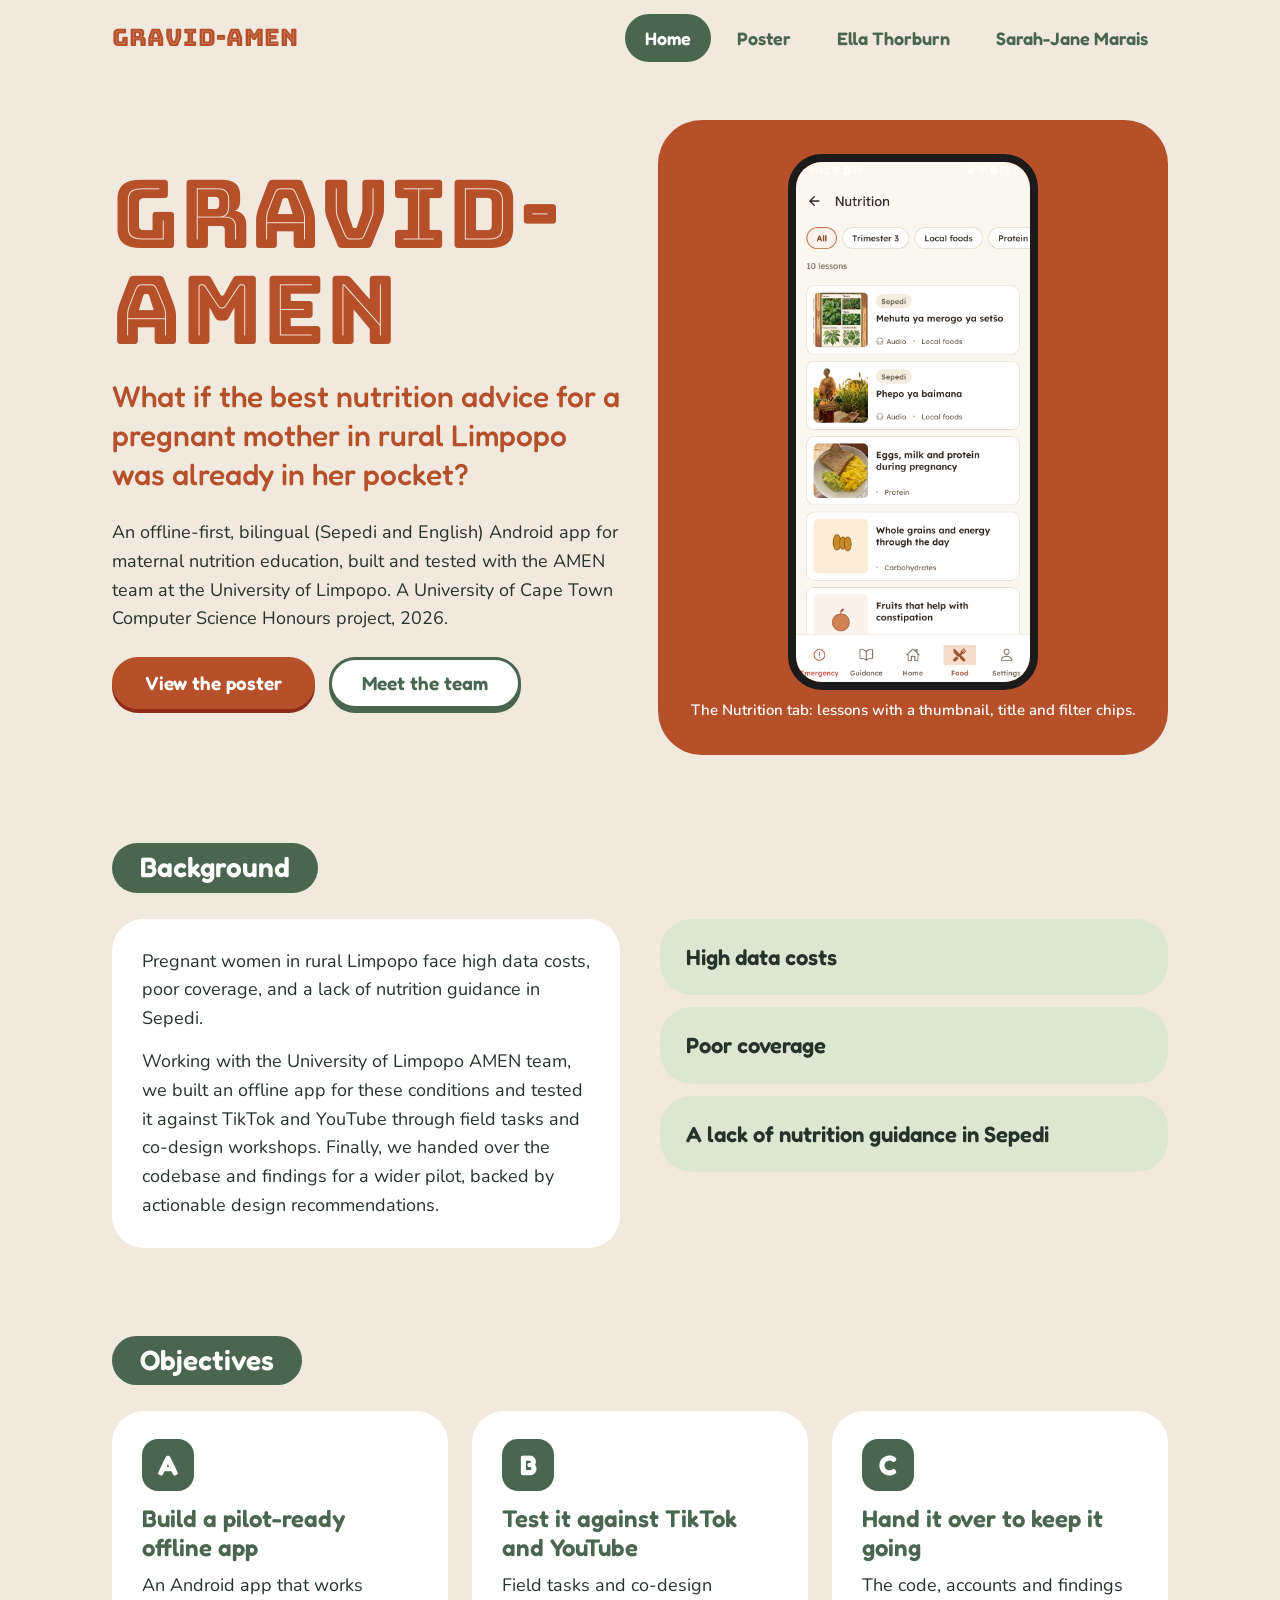
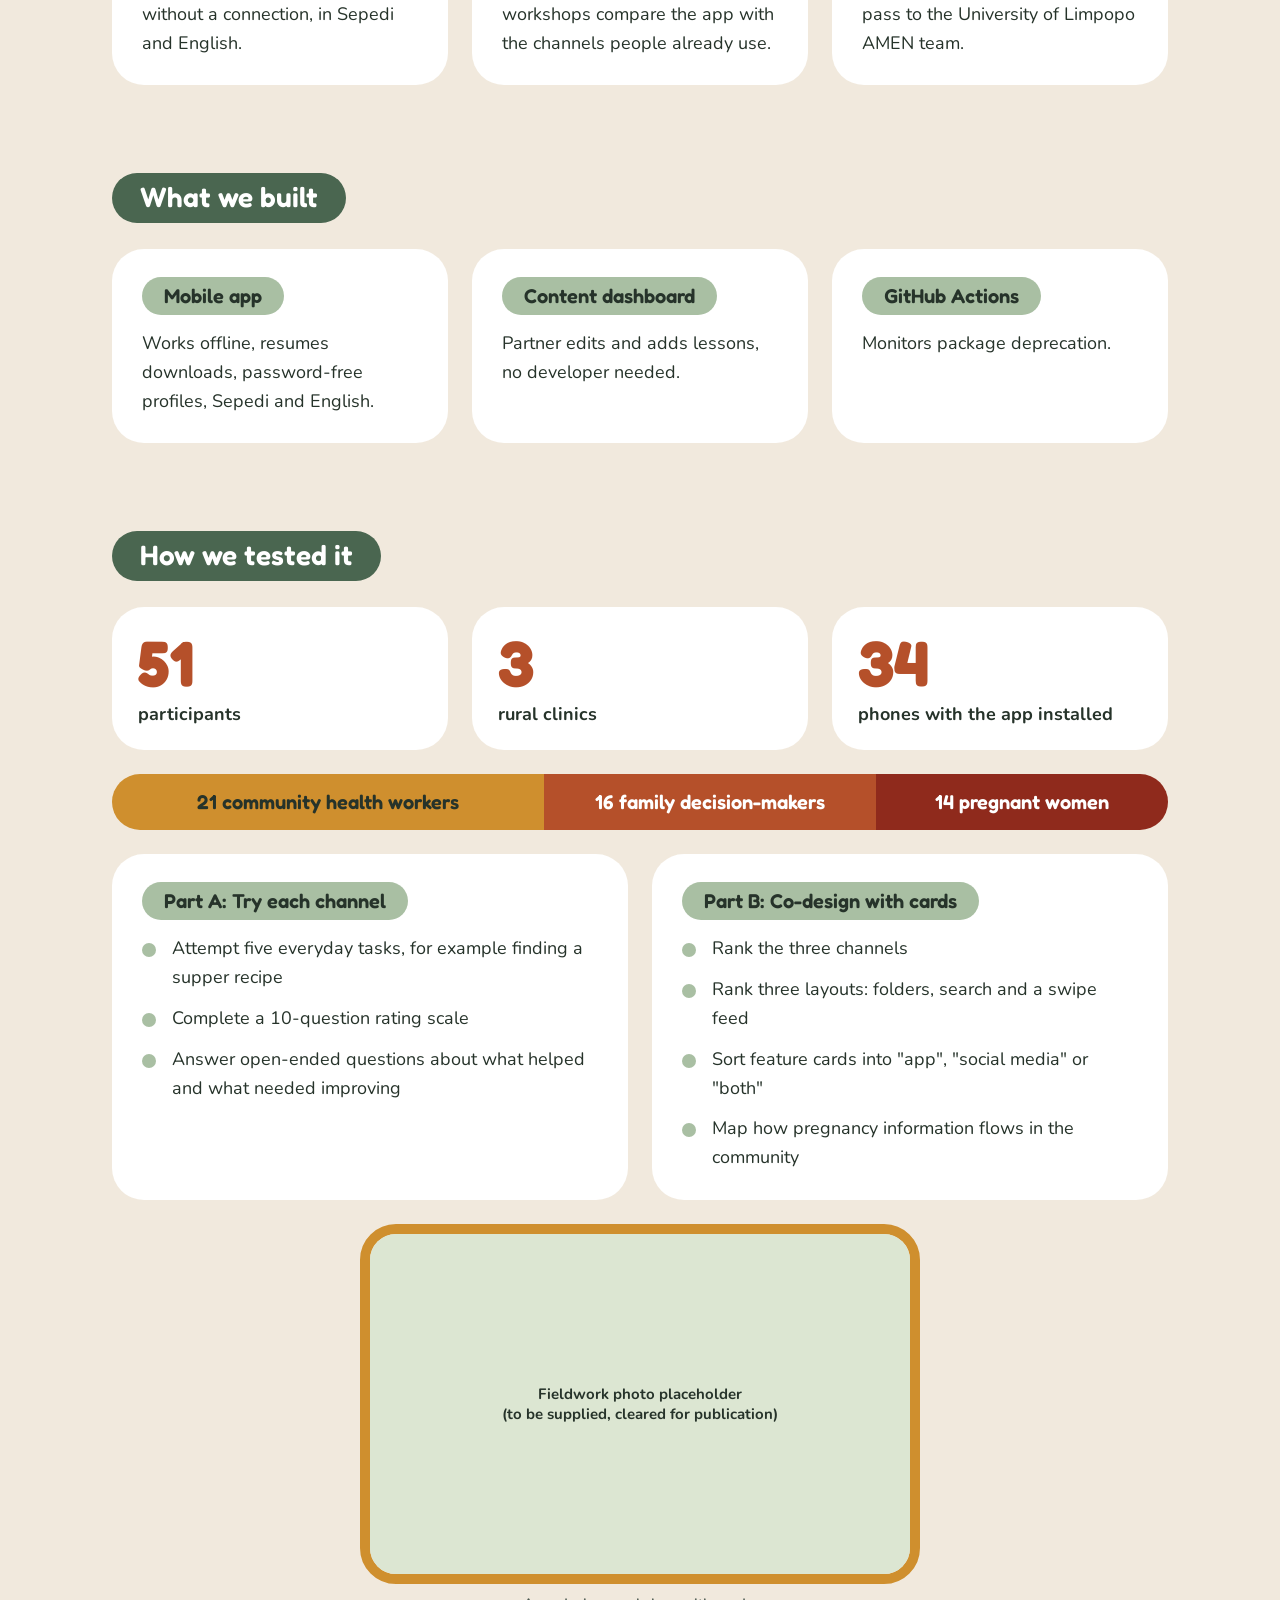
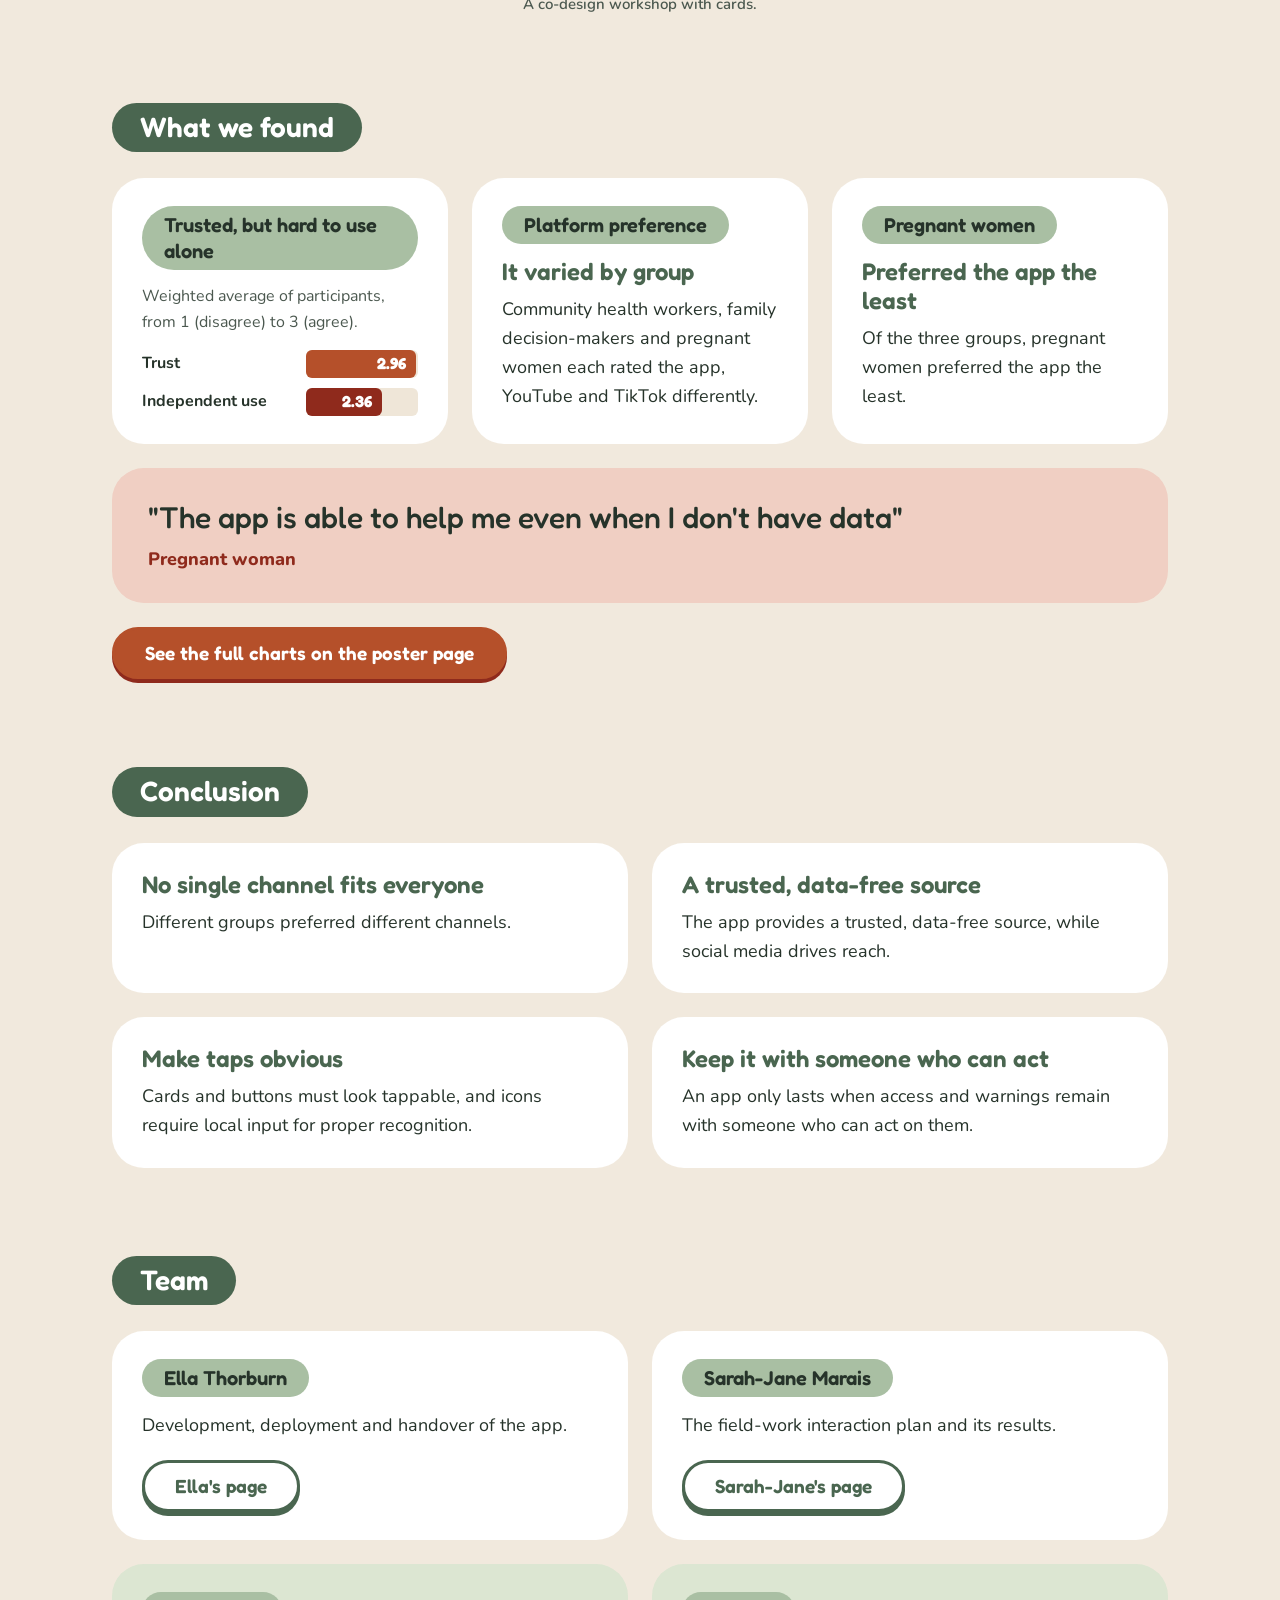
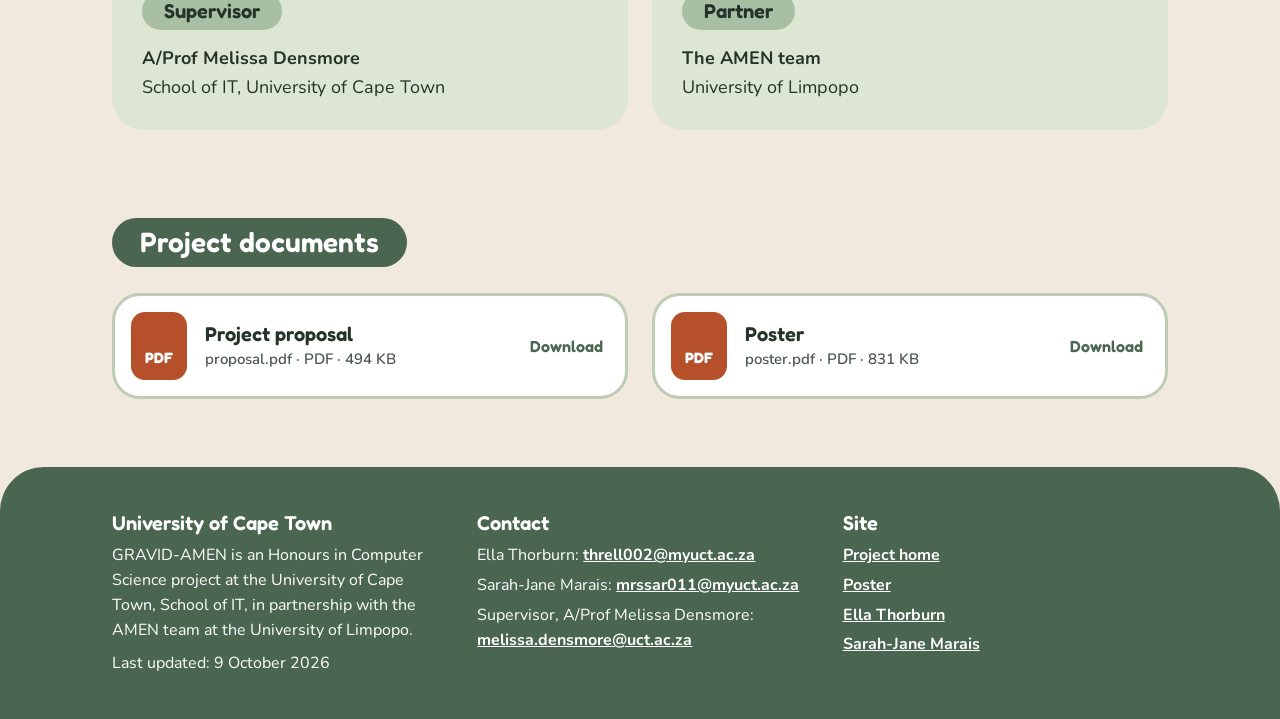
==== index.html @ afd16f8b "initializing" ====
<!DOCTYPE html>
<html lang="en">
<head>
<meta charset="utf-8">
<meta name="viewport" content="width=device-width, initial-scale=1">
<title>GRAVID-AMEN: offline maternal nutrition education for rural Limpopo</title>
<meta name="description" content="GRAVID-AMEN is an offline-first, bilingual (Sepedi and English) Android app for maternal nutrition education in rural Limpopo. A University of Cape Town Computer Science Honours project, 2026.">
<link rel="stylesheet" href="css/style.css">
</head>
<body>
<a class="skip" href="#main">Skip to content</a>

<header class="nav-wrap">
<nav class="nav" aria-label="Main">
<a class="brand" href="index.html">GRAVID-AMEN</a>
<ul class="nav-links">
<li><a class="cur" href="index.html" aria-current="page">Home</a></li>
<li><a href="poster.html">Poster</a></li>
<li><a href="ella/index.html">Ella Thorburn</a></li>
<li><a href="sarah/index.html">Sarah-Jane Marais</a></li>
</ul>
<details class="nav-menu">
<summary><span class="burger" aria-hidden="true"></span>Menu</summary>
<ul>
<li><a class="cur" href="index.html" aria-current="page">Home</a></li>
<li><a href="poster.html">Poster</a></li>
<li><a href="ella/index.html">Ella Thorburn</a></li>
<li><a href="sarah/index.html">Sarah-Jane Marais</a></li>
</ul>
</details>
</nav>
</header>

<main id="main">

<!-- 1. Hero -->
<section class="sec" aria-labelledby="hero-title">
<div class="wrap">
<div class="hero">
<div>
<h1 class="logo-big" id="hero-title"><span>GRAVID-</span><span>AMEN</span></h1>
<p class="question">What if the best nutrition advice for a pregnant mother in rural Limpopo was already in her pocket?</p>
<p>An offline-first, bilingual (Sepedi and English) Android app for maternal nutrition education, built and tested with the AMEN team at the University of Limpopo. A University of Cape Town Computer Science Honours project, 2026.</p>
<div class="row mt">
<a class="btn primary" href="poster.html">View the poster</a>
<a class="btn secondary" href="#team">Meet the team</a>
</div>
</div>
<div class="hero-art">
<figure class="fig">
<a class="phone lg shot" href="images/app-nutrition-list.jpg"><img src="images/app-nutrition-list.jpg" alt="The Nutrition screen in the GRAVID-AMEN app: filter chips for All, Trimester 3, Local foods and Protein above a list of ten lessons, each a row with a thumbnail and title, two of them in Sepedi with audio" width="720" height="1600"></a>
<figcaption class="cap on-dark">The Nutrition tab: lessons with a thumbnail, title and filter chips.</figcaption>
</figure>
</div>
</div>
</div>
</section>

<!-- 2. Background -->
<section class="sec" id="background" aria-labelledby="bg-h">
<div class="wrap">
<div class="sec-head"><h2 class="pill" id="bg-h">Background</h2></div>
<div class="split">
<div class="card">
<p>Pregnant women in rural Limpopo face high data costs, poor coverage, and a lack of nutrition guidance in Sepedi.</p>
<p>Working with the University of Limpopo AMEN team, we built an offline app for these conditions and tested it against TikTok and YouTube through field tasks and co-design workshops. Finally, we handed over the codebase and findings for a wider pilot, backed by actionable design recommendations.</p>
</div>
<ul class="stack-s">
<li class="stat soft tag">High data costs</li>
<li class="stat soft tag">Poor coverage</li>
<li class="stat soft tag">A lack of nutrition guidance in Sepedi</li>
</ul>
</div>
</div>
</section>

<!-- 3. Objectives -->
<section class="sec" id="objectives" aria-labelledby="obj-h">
<div class="wrap">
<div class="sec-head"><h2 class="pill" id="obj-h">Objectives</h2></div>
<div class="g3">
<div class="card"><div class="letter" aria-hidden="true">A</div><h3>Build a pilot-ready offline app</h3><p>An Android app that works without a connection, in Sepedi and English.</p></div>
<div class="card"><div class="letter" aria-hidden="true">B</div><h3>Test it against TikTok and YouTube</h3><p>Field tasks and co-design workshops compare the app with the channels people already use.</p></div>
<div class="card"><div class="letter" aria-hidden="true">C</div><h3>Hand it over to keep it going</h3><p>The code, accounts and findings pass to the University of Limpopo AMEN team.</p></div>
</div>
</div>
</section>

<!-- 4. What we built -->
<section class="sec" id="built" aria-labelledby="built-h">
<div class="wrap">
<div class="sec-head"><h2 class="pill" id="built-h">What we built</h2></div>
<div class="g3">
<div class="card"><h3 class="pill-sub">Mobile app</h3><p>Works offline, resumes downloads, password-free profiles, Sepedi and English.</p></div>
<div class="card"><h3 class="pill-sub">Content dashboard</h3><p>Partner edits and adds lessons, no developer needed.</p></div>
<div class="card"><h3 class="pill-sub">GitHub Actions</h3><p>Monitors package deprecation.</p></div>
</div>
</div>
</section>

<!-- 5. How we tested it -->
<section class="sec" id="tested" aria-labelledby="test-h">
<div class="wrap">
<div class="sec-head"><h2 class="pill" id="test-h">How we tested it</h2></div>
<div class="g3">
<div class="stat"><span class="num">51</span><span class="lbl">participants</span></div>
<div class="stat"><span class="num">3</span><span class="lbl">rural clinics</span></div>
<div class="stat"><span class="num">34</span><span class="lbl">phones with the app installed</span></div>
</div>
<div class="bar mt" role="group" aria-label="Participants by group">
<div class="c-gold f21">21 community health workers</div>
<div class="c-terra f16">16 family decision-makers</div>
<div class="c-brick f14">14 pregnant women</div>
</div>
<div class="g2 mt">
<div class="card"><h3 class="pill-sub">Part A: Try each channel</h3>
<ul class="dots">
<li>Attempt five everyday tasks, for example finding a supper recipe</li>
<li>Complete a 10-question rating scale</li>
<li>Answer open-ended questions about what helped and what needed improving</li>
</ul></div>
<div class="card"><h3 class="pill-sub">Part B: Co-design with cards</h3>
<ul class="dots">
<li>Rank the three channels</li>
<li>Rank three layouts: folders, search and a swipe feed</li>
<li>Sort feature cards into "app", "social media" or "both"</li>
<li>Map how pregnancy information flows in the community</li>
</ul></div>
</div>
<figure class="fig fig-narrow mt">
<!-- Photo to be supplied: replace the inner div with
     <img src="images/fieldwork.jpg" alt="..." width="..." height="..."> -->
<div class="photo"><div class="ph" role="img" aria-label="Fieldwork photo: participants working with printed cards and paper layouts on a table during a co-design workshop">Fieldwork photo placeholder<br>(to be supplied, cleared for publication)</div></div>
<figcaption class="cap">A co-design workshop with cards.</figcaption>
</figure>
</div>
</section>

<!-- 6. Headline results -->
<section class="sec" id="results" aria-labelledby="res-h">
<div class="wrap">
<div class="sec-head"><h2 class="pill" id="res-h">What we found</h2></div>
<div class="g3">
<div class="card">
<h3 class="pill-sub">Trusted, but hard to use alone</h3>
<p class="small muted">Weighted average of participants, from 1 (disagree) to 3 (agree).</p>
<div class="hbar" role="group" aria-label="Average ratings for the app">
<span>Trust</span><div class="trk"><div class="fill w98">2.96</div></div>
<span>Independent use</span><div class="trk"><div class="fill brick w68">2.36</div></div>
</div>
</div>
<div class="card">
<p class="pill-sub">Platform preference</p>
<h3>It varied by group</h3>
<p>Community health workers, family decision-makers and pregnant women each rated the app, YouTube and TikTok differently.</p>
</div>
<div class="card">
<p class="pill-sub">Pregnant women</p>
<h3>Preferred the app the least</h3>
<p>Of the three groups, pregnant women preferred the app the least.</p>
</div>
</div>
<blockquote class="quote">
<p>"The app is able to help me even when I don't have data"</p>
<footer>Pregnant woman</footer>
</blockquote>
<div class="row mt">
<a class="btn primary" href="poster.html">See the full charts on the poster page</a>
</div>
</div>
</section>

<!-- 7. Conclusion -->
<section class="sec" id="conclusion" aria-labelledby="con-h">
<div class="wrap">
<div class="sec-head"><h2 class="pill" id="con-h">Conclusion</h2></div>
<div class="g2">
<div class="card"><h3>No single channel fits everyone</h3><p>Different groups preferred different channels.</p></div>
<div class="card"><h3>A trusted, data-free source</h3><p>The app provides a trusted, data-free source, while social media drives reach.</p></div>
<div class="card"><h3>Make taps obvious</h3><p>Cards and buttons must look tappable, and icons require local input for proper recognition.</p></div>
<div class="card"><h3>Keep it with someone who can act</h3><p>An app only lasts when access and warnings remain with someone who can act on them.</p></div>
</div>
</div>
</section>

<!-- 8. Team -->
<section class="sec" id="team" aria-labelledby="team-h">
<div class="wrap">
<div class="sec-head"><h2 class="pill" id="team-h">Team</h2></div>
<div class="g2">
<div class="card">
<h3 class="pill-sub">Ella Thorburn</h3>
<p>Development, deployment and handover of the app.</p>
<a class="btn secondary" href="ella/index.html">Ella's page</a>
</div>
<div class="card">
<h3 class="pill-sub">Sarah-Jane Marais</h3>
<p>The field-work interaction plan and its results.</p>
<a class="btn secondary" href="sarah/index.html">Sarah-Jane's page</a>
</div>
<div class="card soft">
<h3 class="pill-sub">Supervisor</h3>
<p><strong>A/Prof Melissa Densmore</strong><br>School of IT, University of Cape Town</p>
</div>
<div class="card soft">
<h3 class="pill-sub">Partner</h3>
<p><strong>The AMEN team</strong><br>University of Limpopo</p>
</div>
</div>
</div>
</section>

<!-- 9. Project documents -->
<section class="sec" id="docs" aria-labelledby="docs-h">
<div class="wrap">
<div class="sec-head"><h2 class="pill" id="docs-h">Project documents</h2></div>
<div class="g2">
<a class="dl" href="docs/proposal.pdf"><span class="dl-ico" aria-hidden="true">PDF</span><span class="dl-txt"><span class="dl-name">Project proposal</span><span class="dl-meta">proposal.pdf · PDF · 494 KB</span></span><span class="dl-go">Download</span></a>
<a class="dl" href="docs/poster.pdf"><span class="dl-ico" aria-hidden="true">PDF</span><span class="dl-txt"><span class="dl-name">Poster</span><span class="dl-meta">poster.pdf · PDF · 831 KB</span></span><span class="dl-go">Download</span></a>
</div>
</div>
</section>

</main>

<footer class="foot">
<div class="in">
<div>
<h2>University of Cape Town</h2>
<p>GRAVID-AMEN is an Honours in Computer Science project at the University of Cape Town, School of IT, in partnership with the AMEN team at the University of Limpopo.</p>
<p>Last updated: <time datetime="2026-10-09">9 October 2026</time></p>
</div>
<div>
<h2>Contact</h2>
<ul>
<li>Ella Thorburn: <a href="mailto:threll002@myuct.ac.za">threll002@myuct.ac.za</a></li>
<li>Sarah-Jane Marais: <a href="mailto:mrssar011@myuct.ac.za">mrssar011@myuct.ac.za</a></li>
<li>Supervisor, A/Prof Melissa Densmore: <a href="mailto:melissa.densmore@uct.ac.za">melissa.densmore@uct.ac.za</a></li>
</ul>
</div>
<div>
<h2>Site</h2>
<ul>
<li><a href="index.html">Project home</a></li>
<li><a href="poster.html">Poster</a></li>
<li><a href="ella/index.html">Ella Thorburn</a></li>
<li><a href="sarah/index.html">Sarah-Jane Marais</a></li>
</ul>
</div>
</div>
</footer>
</body>
</html>
---- css/style.css ----
/* GRAVID-AMEN shared stylesheet.
   The palette and fonts are set once, in :root. */

/* Fonts: self-hosted, SIL Open Font License (see fonts/OFL-*.txt) */
@font-face {
  font-family: "Fredoka";
  src: url("../fonts/fredoka-latin-wght.woff2") format("woff2");
  font-weight: 300 700;
  font-style: normal;
  font-display: swap;
}
@font-face {
  font-family: "Nunito";
  src: url("../fonts/nunito-latin-wght.woff2") format("woff2");
  font-weight: 200 1000;
  font-style: normal;
  font-display: swap;
}
@font-face {
  font-family: "Bungee Inline";
  src: url("../fonts/bungee-inline-latin-400.woff2") format("woff2");
  font-weight: 400;
  font-style: normal;
  font-display: swap;
}

:root {
  --cream: #F1E9DD;
  --card: #FFFFFF;
  --ink: #26332A;
  --muted: #4B584F;
  --sage: #4A6650;
  --sage-mid: #A9BFA3;
  --sage-soft: #DCE6D2;
  --sage-line: #BCCDB3;
  --terra: #B5502A;
  --brick: #8F2A1C;
  --gold: #CF8F2E;
  --blush: #F0CFC3;
  --blush-line: #E6B8A8;
  --track: #EFE6D8;
  --frame: #1B1B1B;
  --font-head: "Fredoka", system-ui, sans-serif;
  --font-body: "Nunito", system-ui, sans-serif;
  --font-logo: "Bungee Inline", "Fredoka", system-ui, sans-serif;
}

*, *::before, *::after { box-sizing: border-box; }

html { scroll-behavior: smooth; }
body {
  margin: 0;
  background: var(--cream);
  color: var(--ink);
  font-family: var(--font-body);
  font-size: 18px;
  line-height: 1.6;
}
h1, h2, h3, h4 { font-family: var(--font-head); font-weight: 600; line-height: 1.2; margin: 0; }
p { margin: 0 0 14px; }
p:last-child { margin-bottom: 0; }
ul, ol { margin: 0; padding: 0; list-style: none; }
img { max-width: 100%; }
a:focus-visible, summary:focus-visible { outline: 4px solid var(--brick); outline-offset: 3px; }

.skip { position: absolute; left: -9999px; top: 8px; background: var(--card); color: var(--brick); font-weight: 800; padding: 10px 18px; border-radius: 999px; z-index: 10; }
.skip:focus { left: 8px; }
.vh { position: absolute; left: -9999px; }

.wrap { max-width: 1120px; margin: 0 auto; padding: 0 32px; }
.sec { padding: 44px 0; }
.sec-head { margin-bottom: 26px; }
.stack { display: grid; gap: 24px; }
.stack-s { display: grid; gap: 12px; }
.row { display: flex; flex-wrap: wrap; gap: 14px; align-items: center; }
.row.links { gap: 12px 24px; }
.mt { margin-top: 24px; }
.muted { color: var(--muted); }
.lnk { color: var(--brick); font-weight: 700; }
.small { font-size: 16px; }
.measure { max-width: 820px; }
.narrow { max-width: 560px; }
.fig.fig-narrow { max-width: 560px; margin-left: auto; margin-right: auto; }

/* Pills */
.pill { display: inline-block; margin: 0; background: var(--sage); color: #fff; font-family: var(--font-head); font-weight: 600; font-size: 28px; padding: 8px 28px; border-radius: 999px; }
.pill-sub { display: inline-block; margin: 0; background: var(--sage-mid); color: var(--ink); font-family: var(--font-head); font-weight: 600; font-size: 20px; line-height: 1.3; padding: 6px 22px; border-radius: 999px; }
.pill-sub.brick { background: var(--brick); color: #fff; }

/* Cards and bands */
.card { background: var(--card); border-radius: 32px; padding: 28px 30px; }
.card.soft { background: var(--sage-soft); }
.card.warm { background: var(--blush); }
.card.ph-card { background: transparent; border: 3px dashed var(--sage-line); }
.card.centre { align-self: center; }
.card > .pill-sub { margin-bottom: 14px; }
.card h3 { font-size: 24px; color: var(--sage); margin-bottom: 8px; }
.card h3.pill-sub { font-size: 20px; color: var(--ink); margin-bottom: 14px; }
.card h3.pill-sub.brick { color: #fff; margin-bottom: 18px; }
.card h4 { font-size: 22px; color: var(--brick); margin-bottom: 8px; }
.card .btn { margin-top: 6px; }
.note-top { border-top: 3px solid var(--blush-line); padding-top: 14px; }
.band { background: var(--terra); color: #fff; border-radius: 32px; padding: 30px 34px; }
.band h3 { color: #fff; font-size: 26px; margin-bottom: 10px; }

.g2, .g3, .g4 { display: grid; gap: 24px; }
.g2 { grid-template-columns: repeat(auto-fit, minmax(min(340px, 100%), 1fr)); }
.g3 { grid-template-columns: repeat(auto-fit, minmax(min(280px, 100%), 1fr)); }
.g4 { grid-template-columns: repeat(auto-fit, minmax(min(200px, 100%), 1fr)); }
.split { display: grid; gap: 40px; align-items: start; grid-template-columns: repeat(auto-fit, minmax(min(420px, 100%), 1fr)); }
.split.stretch { align-items: stretch; }
.g2 > .wide { grid-column: 1 / -1; order: 1; }

/* Lettered and numbered markers */
.letter { width: 52px; height: 52px; border-radius: 16px; background: var(--sage); color: #fff; font-family: var(--font-head); font-weight: 700; font-size: 28px; display: grid; place-items: center; margin-bottom: 14px; }
.letter.round { border-radius: 50%; background: var(--terra); }

/* Statistics */
.num { display: block; font-family: var(--font-head); font-weight: 700; font-size: 64px; line-height: 1; color: var(--terra); }
.stat { background: var(--card); border-radius: 32px; padding: 24px 26px; }
.stat .lbl { display: block; margin-top: 8px; font-weight: 700; line-height: 1.3; }
.stat.soft { background: var(--sage-soft); }
.stat.tag { font-family: var(--font-head); font-weight: 600; font-size: 22px; line-height: 1.3; }

/* Segmented bars: every segment carries its number as text */
.bar { display: flex; border-radius: 999px; overflow: hidden; min-height: 56px; font-family: var(--font-head); font-weight: 600; font-size: 20px; }
.bar > div { display: flex; align-items: center; justify-content: center; text-align: center; padding: 8px 6px; min-width: 0; line-height: 1.2; }
.card .bar { margin-top: 2px; }
.f21 { flex: 21 1 0; }
.f16 { flex: 16 1 0; }
.f14 { flex: 14 1 0; }
.f24 { flex: 24 1 0; }
.f7 { flex: 7 1 0; }
.f3 { flex: 3 1 0; }
.c-gold { background: var(--gold); color: var(--ink); }
.c-terra { background: var(--terra); color: #fff; }
.c-brick { background: var(--brick); color: #fff; }
.c-sage { background: var(--sage); color: #fff; }
.legend { display: flex; flex-wrap: wrap; gap: 8px 28px; margin-top: 12px; font-weight: 700; font-size: 16px; }
.legend li { display: inline-flex; align-items: center; gap: 8px; }
.sw { width: 16px; height: 16px; border-radius: 5px; display: inline-block; flex: none; }

/* Horizontal bar chart: the value is printed inside each bar */
.hbar { display: grid; grid-template-columns: minmax(96px, 150px) 1fr; gap: 10px 14px; align-items: center; font-weight: 700; font-size: 16px; }
.hbar .trk { background: var(--track); border-radius: 6px; height: 28px; }
.hbar .fill { height: 100%; border-radius: 6px; background: var(--terra); color: #fff; display: flex; align-items: center; justify-content: flex-end; padding: 0 10px; font-family: var(--font-head); }
.hbar .fill.brick { background: var(--brick); }
.w98 { width: 98%; }
.w68 { width: 68%; }

/* Buttons */
.btn { display: inline-flex; align-items: center; justify-content: center; min-height: 52px; padding: 6px 30px; border-radius: 999px; font-family: var(--font-head); font-weight: 600; font-size: 19px; line-height: 1.2; text-decoration: none; text-align: center; }
.btn.primary { background: var(--terra); color: #fff; border: 3px solid var(--terra); box-shadow: 0 4px 0 var(--brick); }
.btn.secondary { background: var(--card); color: var(--sage); border: 3px solid var(--sage); box-shadow: 0 4px 0 var(--sage); }
.btn:hover { filter: brightness(0.93); }

/* Download card: file name, format, size */
.dl { display: flex; align-items: center; gap: 18px; background: var(--card); border: 3px solid var(--sage-line); border-radius: 28px; padding: 16px 22px 16px 16px; text-decoration: none; color: var(--ink); }
a.dl:hover { border-color: var(--sage); }
.dl-ico { flex: none; width: 56px; height: 68px; border-radius: 14px; background: var(--terra); color: #fff; font-family: var(--font-head); font-weight: 700; font-size: 15px; display: grid; place-items: end center; padding-bottom: 10px; }
.dl-ico.zip { background: var(--sage); }
.dl-ico.ext { background: var(--gold); color: var(--ink); }
.dl-txt { min-width: 0; }
.dl-name { display: block; font-family: var(--font-head); font-weight: 600; font-size: 20px; line-height: 1.25; }
.dl-meta { display: block; font-size: 15px; color: var(--muted); font-weight: 600; overflow-wrap: anywhere; }
.dl-go { margin-left: auto; flex: none; font-family: var(--font-head); font-weight: 600; color: var(--sage); font-size: 16px; }

/* Figures, frames and placeholders */
.fig { margin: 0; }
.fig.mt { margin-top: 24px; }
.cap { font-size: 15px; line-height: 1.4; color: var(--muted); margin-top: 10px; text-align: center; font-weight: 600; }
.cap.on-dark { color: #fff; }
.cap.left { text-align: left; font-size: 17px; }
.ph { display: grid; place-items: center; text-align: center; padding: 20px; background: var(--sage-soft); color: var(--ink); font-weight: 700; font-size: 15px; line-height: 1.35; }
.ph.chart { border-radius: 24px; min-height: 220px; }
.photo { border: 10px solid var(--gold); border-radius: 36px; overflow: hidden; background: var(--gold); }
.photo .ph { min-height: 340px; }
.photo img { display: block; width: 100%; height: auto; }
.poster-img { display: block; width: 100%; height: auto; border-radius: 28px; background: var(--card); }

/* One phone frame and one window frame for every screenshot.
   Placeholder: <div class="phone" role="img" aria-label="...">text</div>
   Real image:  <a class="phone shot" href="FILE"><img src="FILE" alt="..." width=".." height=".."></a>
   The link opens the full-size screenshot. */
.phone { width: 150px; aspect-ratio: 9 / 19; border: 8px solid var(--frame); border-radius: 34px; background: var(--sage-soft); overflow: hidden; display: grid; place-items: center; text-align: center; padding: 14px; font-size: 14px; font-weight: 700; line-height: 1.3; color: var(--ink); }
.phone.lg { width: 250px; }
.phone.sm { width: 140px; font-size: 13px; padding: 10px; border-width: 6px; border-radius: 26px; }
.win { border: 8px solid var(--frame); border-radius: 20px; background: var(--sage-soft); aspect-ratio: 16 / 10; overflow: hidden; display: grid; place-items: center; text-align: center; padding: 16px; font-size: 14px; font-weight: 700; line-height: 1.3; }
.win.tall { aspect-ratio: 4 / 5; max-width: 300px; margin: 0 auto; }
.phone.shot, .win.shot { display: block; padding: 0; aspect-ratio: auto; }
.phone.shot img, .win.shot img { display: block; width: 100%; height: auto; }
.shots { display: flex; flex-wrap: wrap; gap: 16px; justify-content: center; align-items: flex-start; }
.shots.two { max-width: 320px; margin: 0 auto; }
.figs { display: flex; flex-wrap: wrap; gap: 28px 32px; justify-content: center; align-items: flex-start; }

/* Hero */
.hero { display: grid; gap: 36px; align-items: center; grid-template-columns: repeat(auto-fit, minmax(min(420px, 100%), 1fr)); }
.logo-big { font-family: var(--font-logo); font-weight: 400; font-size: clamp(48px, 7.4vw, 96px); line-height: 1.02; color: var(--terra); margin: 0; letter-spacing: 0.01em; }
.logo-big span { display: block; }
.question { font-family: var(--font-head); font-weight: 500; font-size: 30px; line-height: 1.3; color: var(--terra); margin: 18px 0 24px; }
.hero-art { background: var(--terra); border-radius: 44px; padding: 34px 20px; display: grid; place-items: center; }
.hero-art .phone { margin: 0 auto; }

/* Individual page header */
.page-title { font-size: clamp(30px, 4.2vw, 46px); color: var(--sage); margin: 14px 0 18px; }
.byline { font-family: var(--font-head); font-size: 24px; font-weight: 600; margin-bottom: 4px; }

/* Quote */
.quote { background: var(--blush); border-radius: 32px; padding: 30px 36px; margin: 24px 0 0; }
.quote p { font-family: var(--font-head); font-weight: 500; font-size: 30px; line-height: 1.3; color: var(--ink); margin: 0; }
.quote footer { margin-top: 8px; font-weight: 800; color: var(--brick); }

/* Timeline: horizontal on desktop, vertical on narrow screens */
.tl { display: grid; grid-template-columns: repeat(3, minmax(0, 1fr)); gap: 24px; }
.tl-item { position: relative; }
.tl-item::before { content: ""; position: absolute; top: 22px; left: 22px; right: -24px; height: 4px; background: var(--sage-line); }
.tl-item:last-child::before { display: none; }
.tl-dot { position: relative; z-index: 1; width: 44px; height: 44px; border-radius: 50%; background: var(--terra); color: #fff; font-family: var(--font-head); font-weight: 700; font-size: 22px; display: grid; place-items: center; margin-bottom: 16px; }
.tl-item .card { height: calc(100% - 60px); }
.tl-item.outline .card { background: transparent; border: 3px dashed var(--sage); }

/* Handover session markers */
.sessions { display: flex; flex-wrap: wrap; gap: 10px; }
.sess { width: 38px; height: 38px; border-radius: 50%; border: 4px solid var(--sage); }
.sess.on { background: var(--sage); }

/* Content-flow diagram */
.flow { display: flex; flex-wrap: wrap; align-items: center; justify-content: center; gap: 10px; }
.fbox { background: var(--card); border: 3px solid var(--sage); border-radius: 22px; padding: 12px 14px; font-family: var(--font-head); font-weight: 600; text-align: center; line-height: 1.25; }
.fbox.soft { background: var(--sage-soft); }
.fbox.accent { border-color: var(--terra); }
.fdev { border: 3px dashed var(--sage); border-radius: 28px; padding: 16px 18px 18px; display: grid; gap: 10px; background: var(--card); text-align: center; }
.fdev .tag { font-weight: 800; font-size: 15px; color: var(--muted); }
.arrow { display: block; font-family: var(--font-head); font-weight: 700; font-size: 30px; color: var(--terra); text-align: center; line-height: 1; }
@media (min-width: 1100px) {
  .flow { flex-wrap: nowrap; }
}

/* Status chips: colour always carries a text label and a symbol */
.chip { display: inline-flex; align-items: center; gap: 8px; border-radius: 999px; padding: 4px 14px; font-weight: 800; font-size: 15px; white-space: nowrap; border: 2px solid transparent; }
.chip.met { background: #D2E6CC; color: #1B4528; }
.chip.partly { background: #F6E0A8; color: #553A00; }
.chip.notmet { background: #F2C9BE; color: #75190D; }
.chip.nv { background: #ECECE8; color: #343B36; border: 2px dashed #6B736D; }
.chips { display: flex; flex-wrap: wrap; gap: 6px; }

/* Requirements table */
.rt { width: 100%; border-collapse: separate; border-spacing: 0 10px; }
.rt th { text-align: left; font-family: var(--font-head); font-weight: 600; font-size: 16px; color: var(--muted); padding: 0 20px; }
.rt td { background: var(--card); padding: 16px 20px; vertical-align: top; }
.rt td:first-child { border-radius: 22px 0 0 22px; font-weight: 800; }
.rt td:last-child { border-radius: 0 22px 22px 0; }

/* Bullet lists */
.dots li { position: relative; padding-left: 30px; margin-bottom: 12px; }
.dots li:last-child { margin-bottom: 0; }
.dots li::before { content: ""; position: absolute; left: 0; top: 0.5em; width: 14px; height: 14px; border-radius: 50%; background: var(--sage-mid); }
.dots.white li::before { background: #fff; }

/* Placeholder note */
.todo { font-weight: 800; color: var(--brick); }

/* Navigation */
.nav-wrap { position: relative; z-index: 5; background: var(--cream); }
.nav { max-width: 1120px; margin: 0 auto; padding: 14px 32px; display: flex; align-items: center; justify-content: space-between; gap: 16px; }
.brand { font-family: var(--font-logo); font-size: 24px; color: var(--terra); text-decoration: none; line-height: 1.1; }
.nav-links { display: flex; gap: 6px; }
.nav-links a, .nav-menu a { display: flex; align-items: center; min-height: 48px; padding: 0 20px; border-radius: 999px; font-family: var(--font-head); font-weight: 600; font-size: 18px; color: var(--sage); text-decoration: none; }
.nav-links a:hover, .nav-menu a:hover { background: var(--sage-soft); }
.nav-links a.cur, .nav-menu a.cur { background: var(--sage); color: #fff; }
.nav-menu { display: none; margin-left: auto; }
.nav-menu summary { list-style: none; cursor: pointer; min-height: 48px; display: inline-flex; align-items: center; gap: 12px; padding: 0 22px; border-radius: 999px; background: var(--sage); color: #fff; font-family: var(--font-head); font-weight: 600; font-size: 18px; }
.nav-menu summary::-webkit-details-marker { display: none; }
.burger { width: 20px; height: 3px; border-radius: 2px; background: #fff; box-shadow: 0 7px 0 #fff, 0 -7px 0 #fff; }
.nav-menu ul { position: absolute; left: 20px; right: 20px; top: calc(100% - 4px); padding: 10px; background: var(--card); border-radius: 28px; display: grid; gap: 6px; box-shadow: 0 8px 24px rgba(38, 51, 42, 0.18); }
.nav-menu a { padding: 0 18px; }

/* Footer */
.foot { background: var(--sage); color: #fff; border-radius: 44px 44px 0 0; padding: 44px 0 36px; margin-top: 24px; }
.foot .in { max-width: 1120px; margin: 0 auto; padding: 0 32px; display: grid; gap: 28px 40px; grid-template-columns: repeat(auto-fit, minmax(min(280px, 100%), 1fr)); }
.foot h2 { font-size: 20px; margin: 0 0 8px; }
.foot p { margin: 0 0 8px; font-size: 16px; line-height: 1.55; }
.foot a { color: #fff; font-weight: 700; overflow-wrap: anywhere; }
.foot a:focus-visible { outline-color: #fff; }
.foot ul { display: grid; gap: 4px; font-size: 16px; }

/* Narrow layouts */
@media (max-width: 760px) {
  .nav-links { display: none; }
  .nav-menu { display: block; }
  .tl { grid-template-columns: 1fr; gap: 20px; }
  .tl-item { padding-left: 62px; }
  .tl-item::before { top: 22px; bottom: -22px; left: 21px; right: auto; width: 4px; height: auto; }
  .tl-dot { position: absolute; left: 0; top: 0; margin: 0; }
  .tl-item .card { height: auto; }
  .flow { flex-direction: column; align-items: stretch; }
  .arrow { transform: rotate(90deg); }
  .rt thead { position: absolute; left: -9999px; }
  .rt, .rt tbody, .rt tr, .rt td { display: block; }
  .rt tr { background: var(--card); border-radius: 24px; margin-bottom: 14px; padding: 8px 0; }
  .rt td { background: none; padding: 6px 20px; border-radius: 0 !important; }
  .rt td::before { content: attr(data-label); display: block; font-size: 14px; font-weight: 800; color: var(--muted); }
}
@media (max-width: 640px) {
  .wrap, .nav, .foot .in { padding-left: 20px; padding-right: 20px; }
  .sec { padding: 32px 0; }
  .pill { font-size: 23px; padding: 7px 22px; }
  .card, .band, .quote { padding: 22px; border-radius: 28px; }
  .logo-big { font-size: 13.5vw; }
  .question { font-size: 24px; }
  .num { font-size: 52px; }
  .quote p { font-size: 24px; }
  .hero-art { border-radius: 32px; }
  .brand { font-size: 20px; }
  .foot { border-radius: 32px 32px 0 0; }
  .bar { font-size: 16px; }
  .dl { padding-right: 16px; }
  .dl-go { display: none; }
}
@media (prefers-reduced-motion: reduce) {
  html { scroll-behavior: auto; }
}
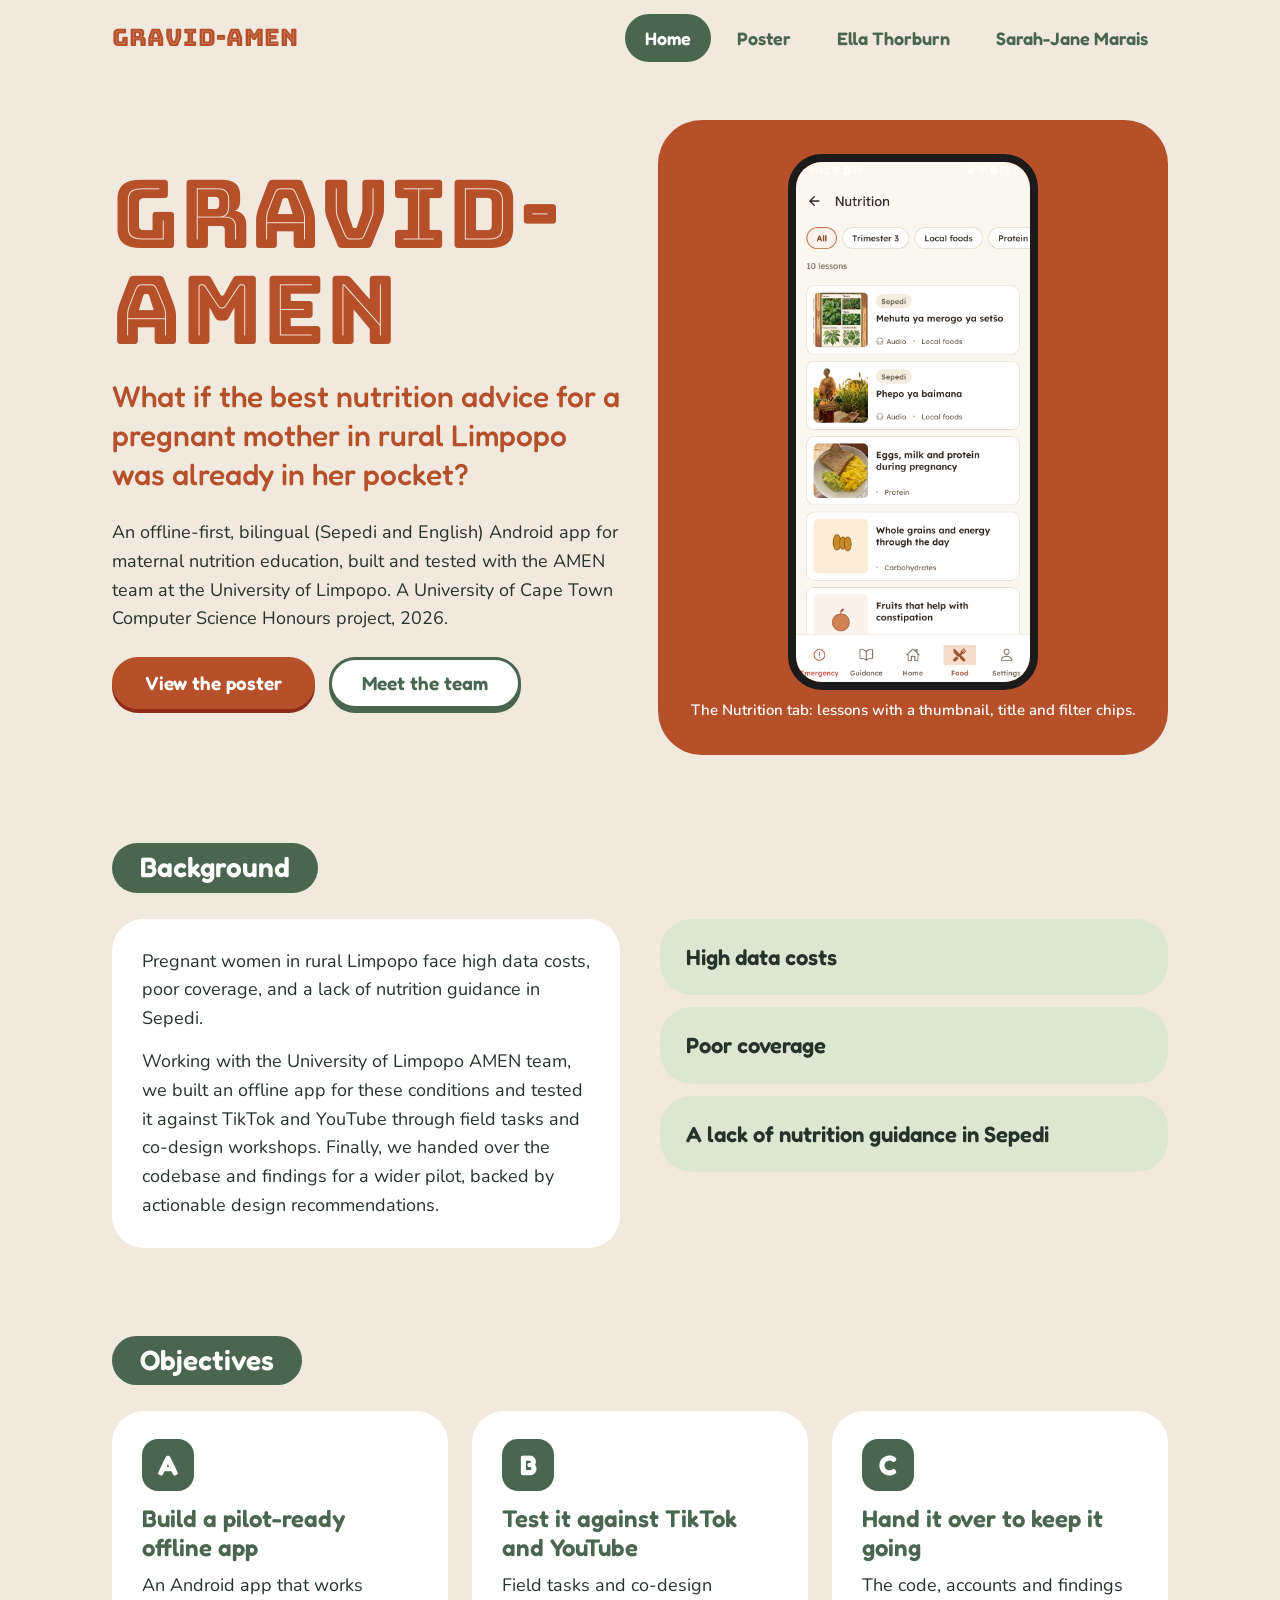
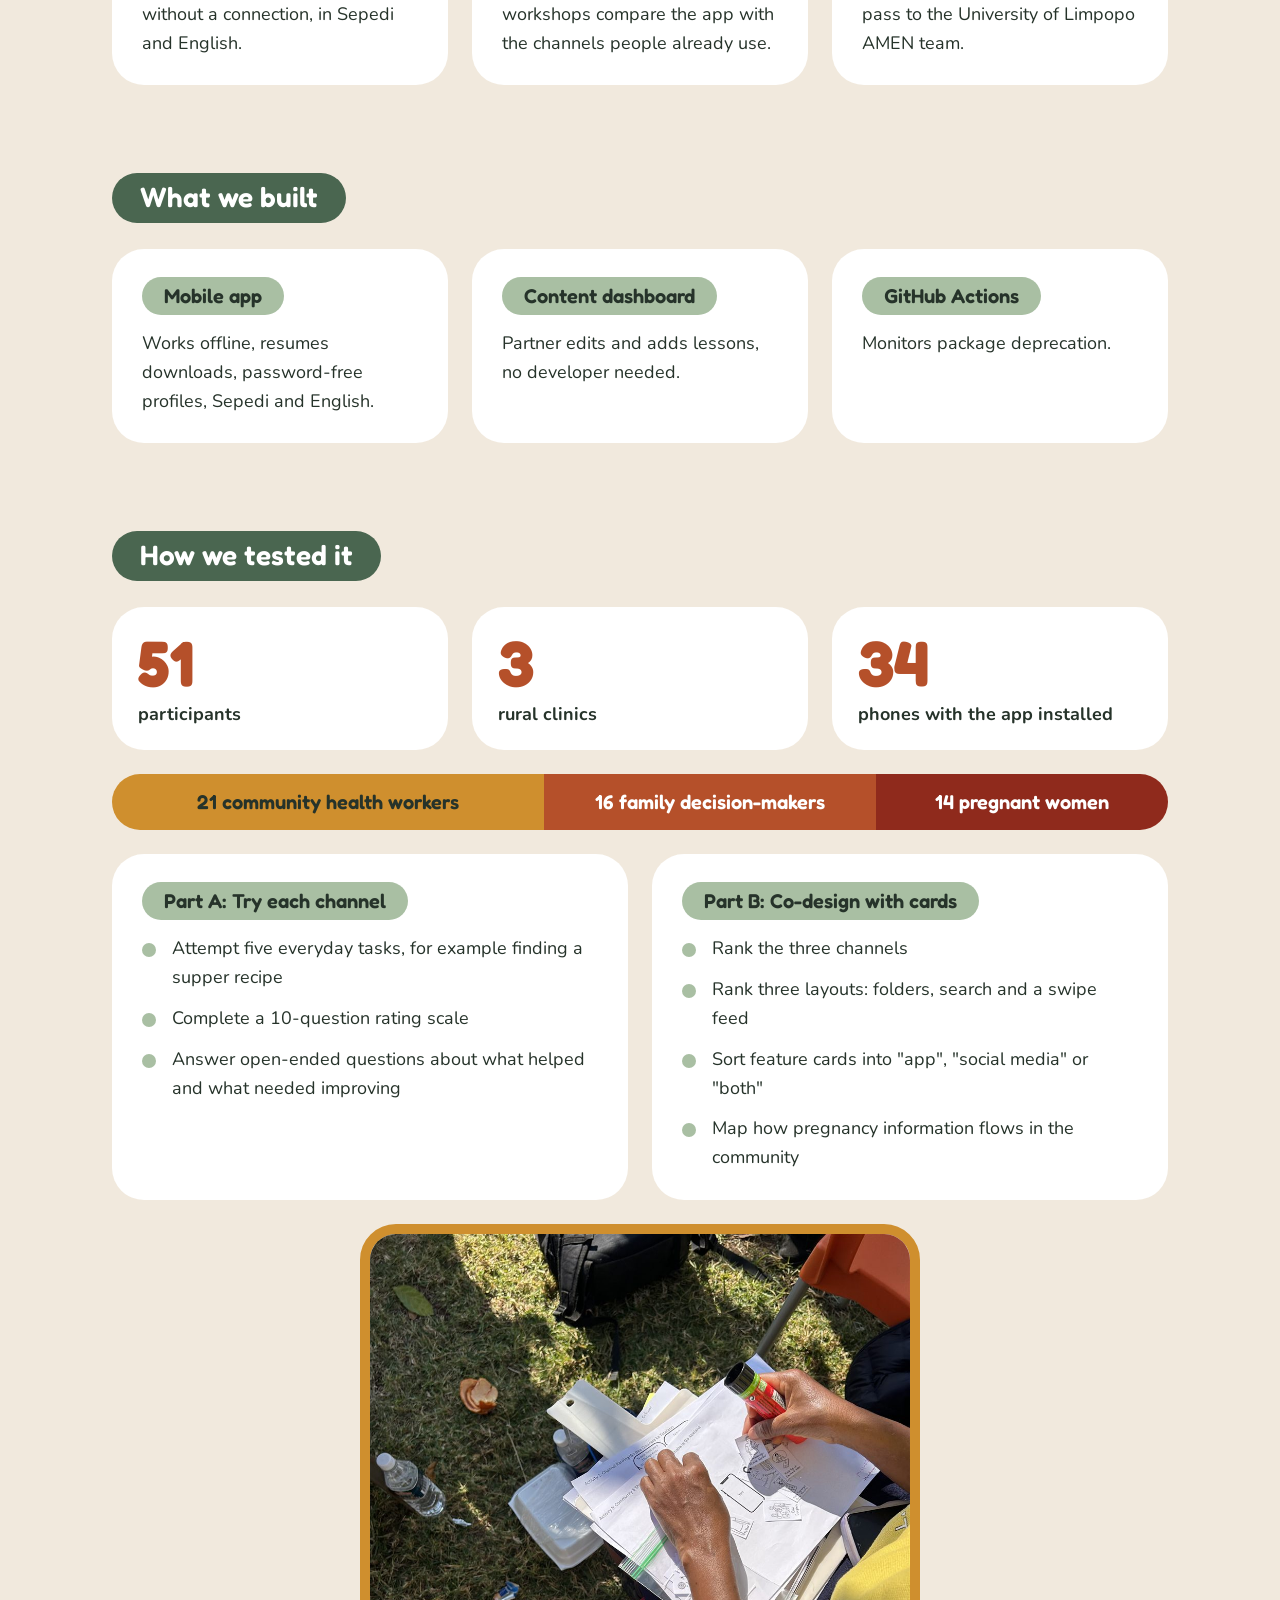
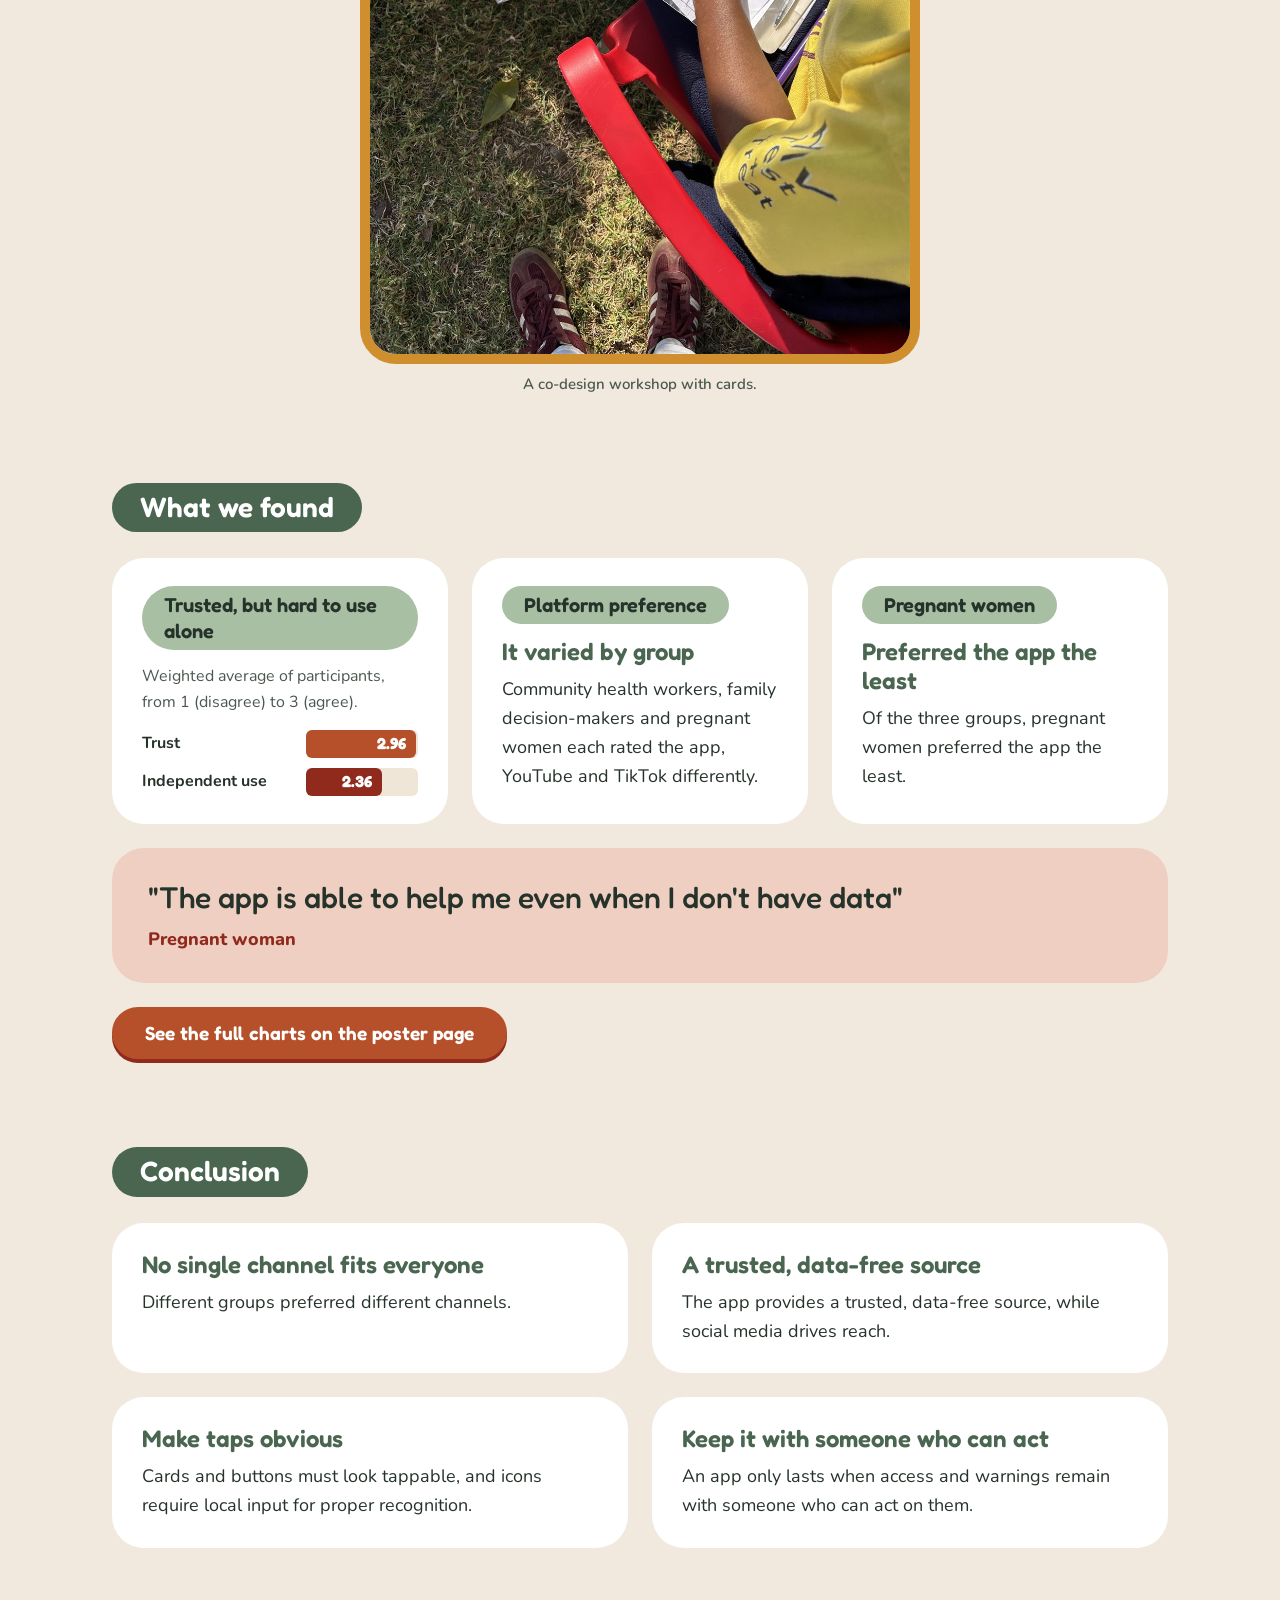
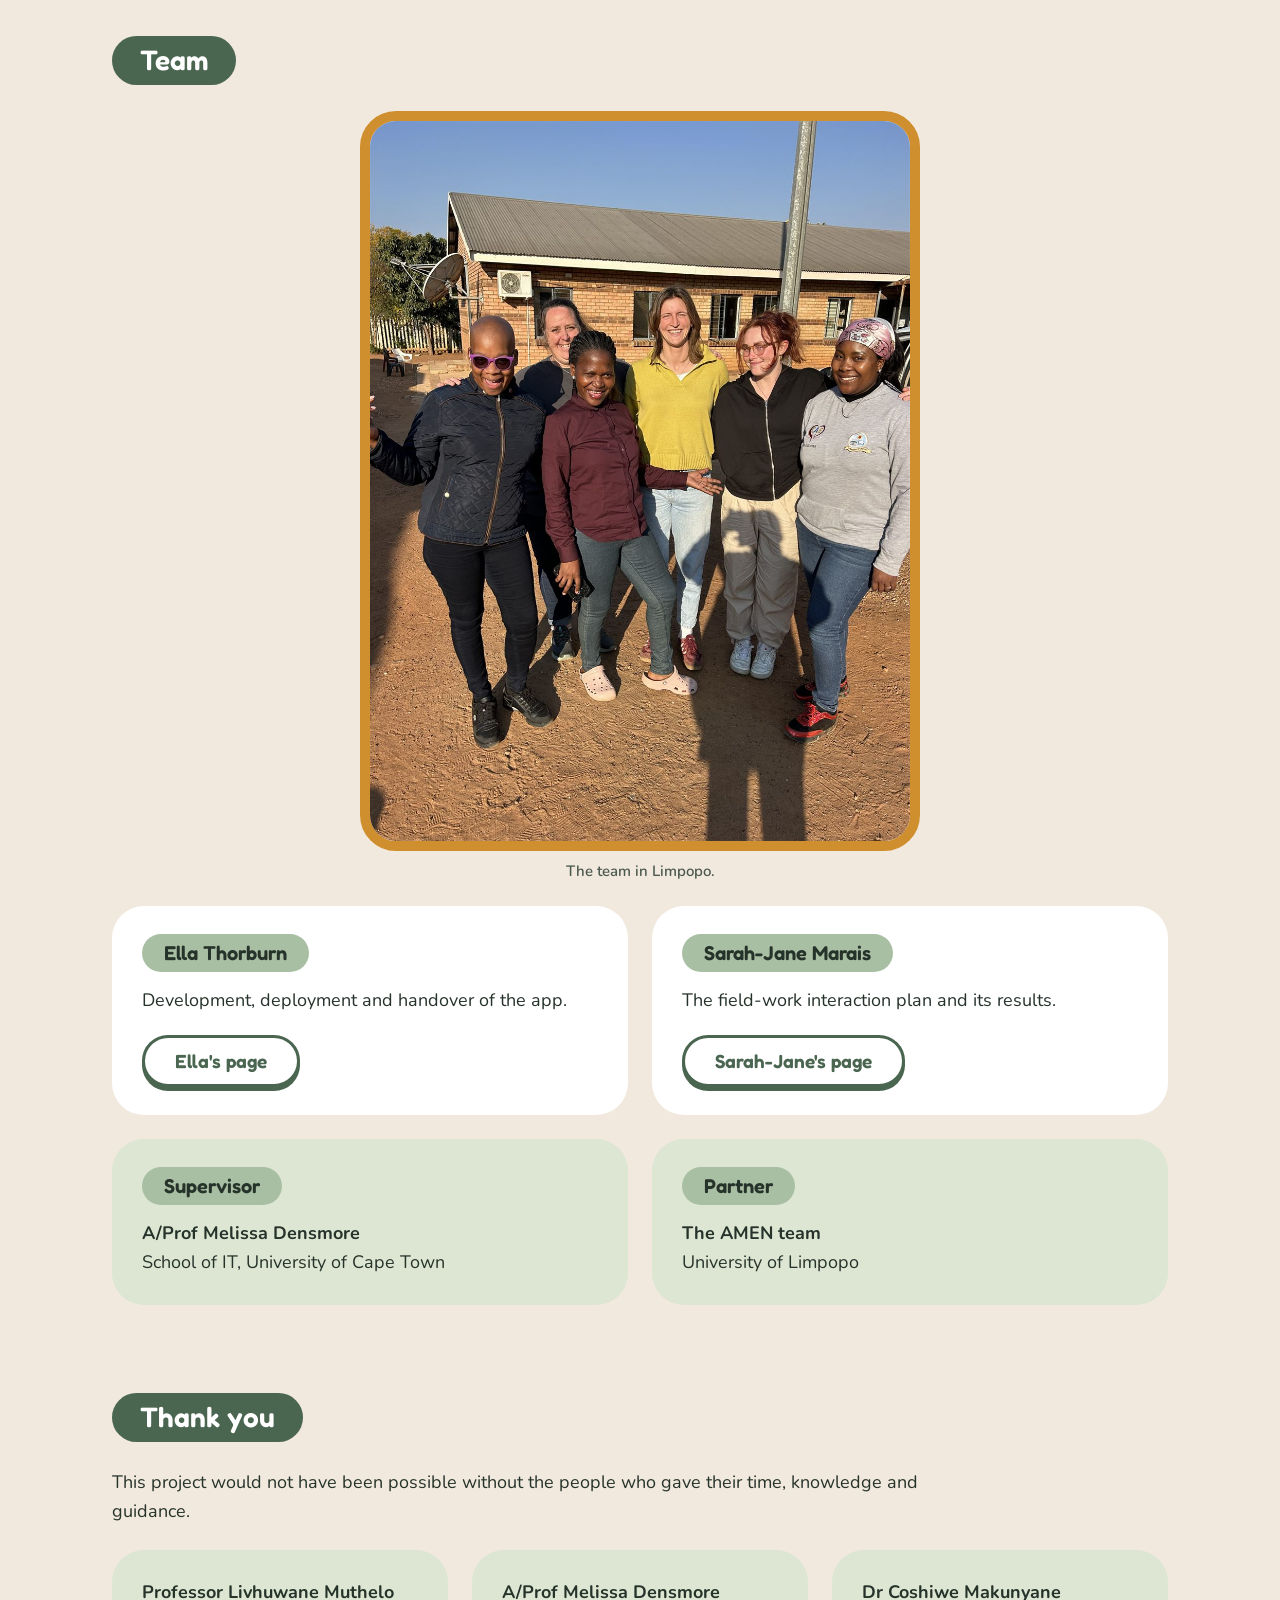
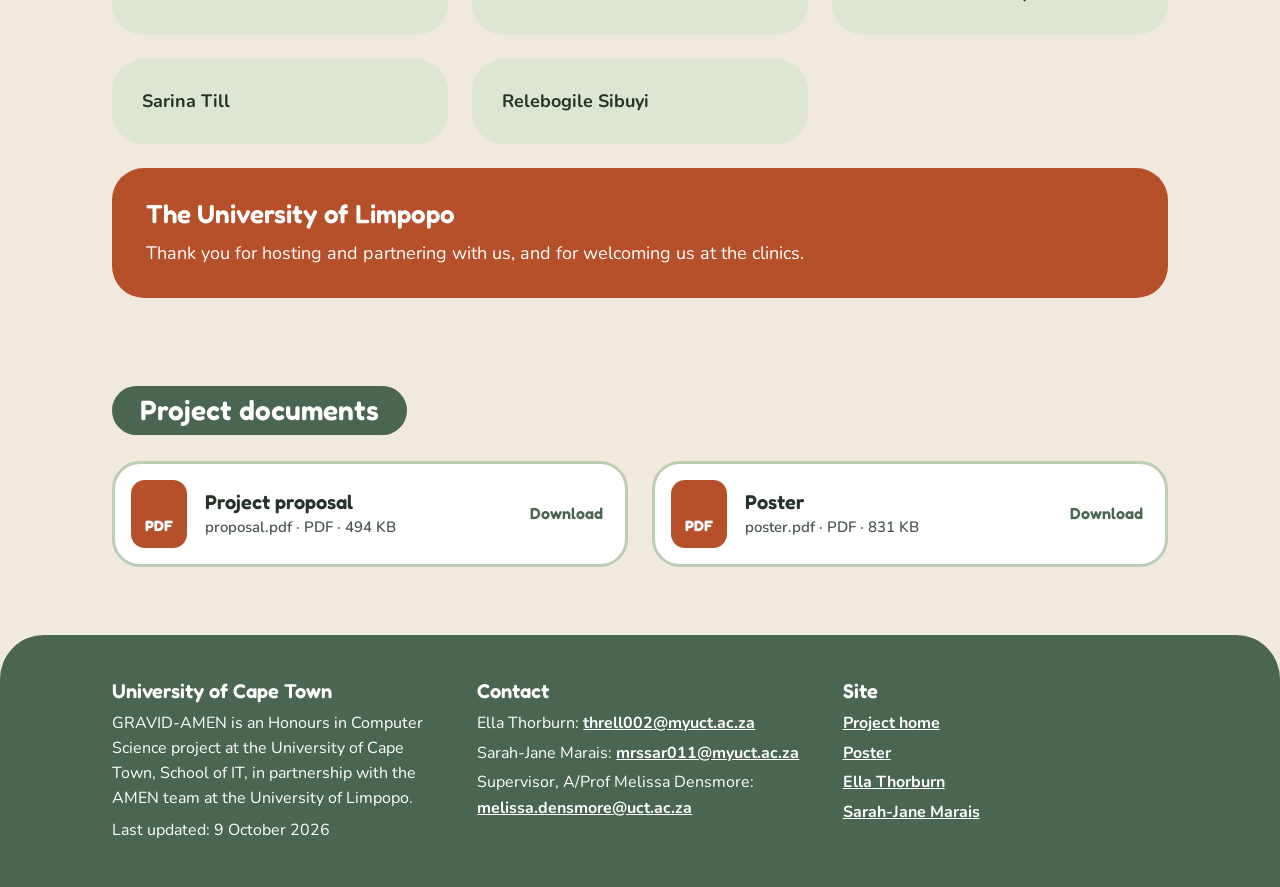
==== commit 94c6e2cf: "ella final changes" ====
--- a/index.html
+++ b/index.html
@@ -128,9 +128,7 @@
 </ul></div>
 </div>
 <figure class="fig fig-narrow mt">
-<!-- Photo to be supplied: replace the inner div with
-     <img src="images/fieldwork.jpg" alt="..." width="..." height="..."> -->
-<div class="photo"><div class="ph" role="img" aria-label="Fieldwork photo: participants working with printed cards and paper layouts on a table during a co-design workshop">Fieldwork photo placeholder<br>(to be supplied, cleared for publication)</div></div>
+<div class="photo"><img src="images/fieldwork.jpg" alt="A participant's hands arranging small illustrated cards on a printed paper layout during a co-design workshop, outdoors on the grass" width="1050" height="1400"></div>
 <figcaption class="cap">A co-design workshop with cards.</figcaption>
 </figure>
 </div>
@@ -187,7 +185,11 @@
 <section class="sec" id="team" aria-labelledby="team-h">
 <div class="wrap">
 <div class="sec-head"><h2 class="pill" id="team-h">Team</h2></div>
-<div class="g2">
+<figure class="fig fig-narrow">
+<div class="photo"><img src="images/team-limpopo.jpg" alt="Six members of the project team standing together and smiling in the sun in front of a brick building in Limpopo" width="1050" height="1400"></div>
+<figcaption class="cap">The team in Limpopo.</figcaption>
+</figure>
+<div class="g2 mt">
 <div class="card">
 <h3 class="pill-sub">Ella Thorburn</h3>
 <p>Development, deployment and handover of the app.</p>
@@ -210,7 +212,26 @@
 </div>
 </section>
 
-<!-- 9. Project documents -->
+<!-- 9. Thanks -->
+<section class="sec" id="thanks" aria-labelledby="thanks-h">
+<div class="wrap">
+<div class="sec-head"><h2 class="pill" id="thanks-h">Thank you</h2></div>
+<p class="measure">This project would not have been possible without the people who gave their time, knowledge and guidance.</p>
+<ul class="g3 mt" style="list-style:none;padding:0">
+<li class="card soft"><strong>Professor Livhuwane Muthelo</strong></li>
+<li class="card soft"><strong>A/Prof Melissa Densmore</strong></li>
+<li class="card soft"><strong>Dr Coshiwe Makunyane</strong></li>
+<li class="card soft"><strong>Sarina Till</strong></li>
+<li class="card soft"><strong>Relebogile Sibuyi</strong></li>
+</ul>
+<div class="band mt">
+<h3>The University of Limpopo</h3>
+<p>Thank you for hosting and partnering with us, and for welcoming us at the clinics.</p>
+</div>
+</div>
+</section>
+
+<!-- 10. Project documents -->
 <section class="sec" id="docs" aria-labelledby="docs-h">
 <div class="wrap">
 <div class="sec-head"><h2 class="pill" id="docs-h">Project documents</h2></div>
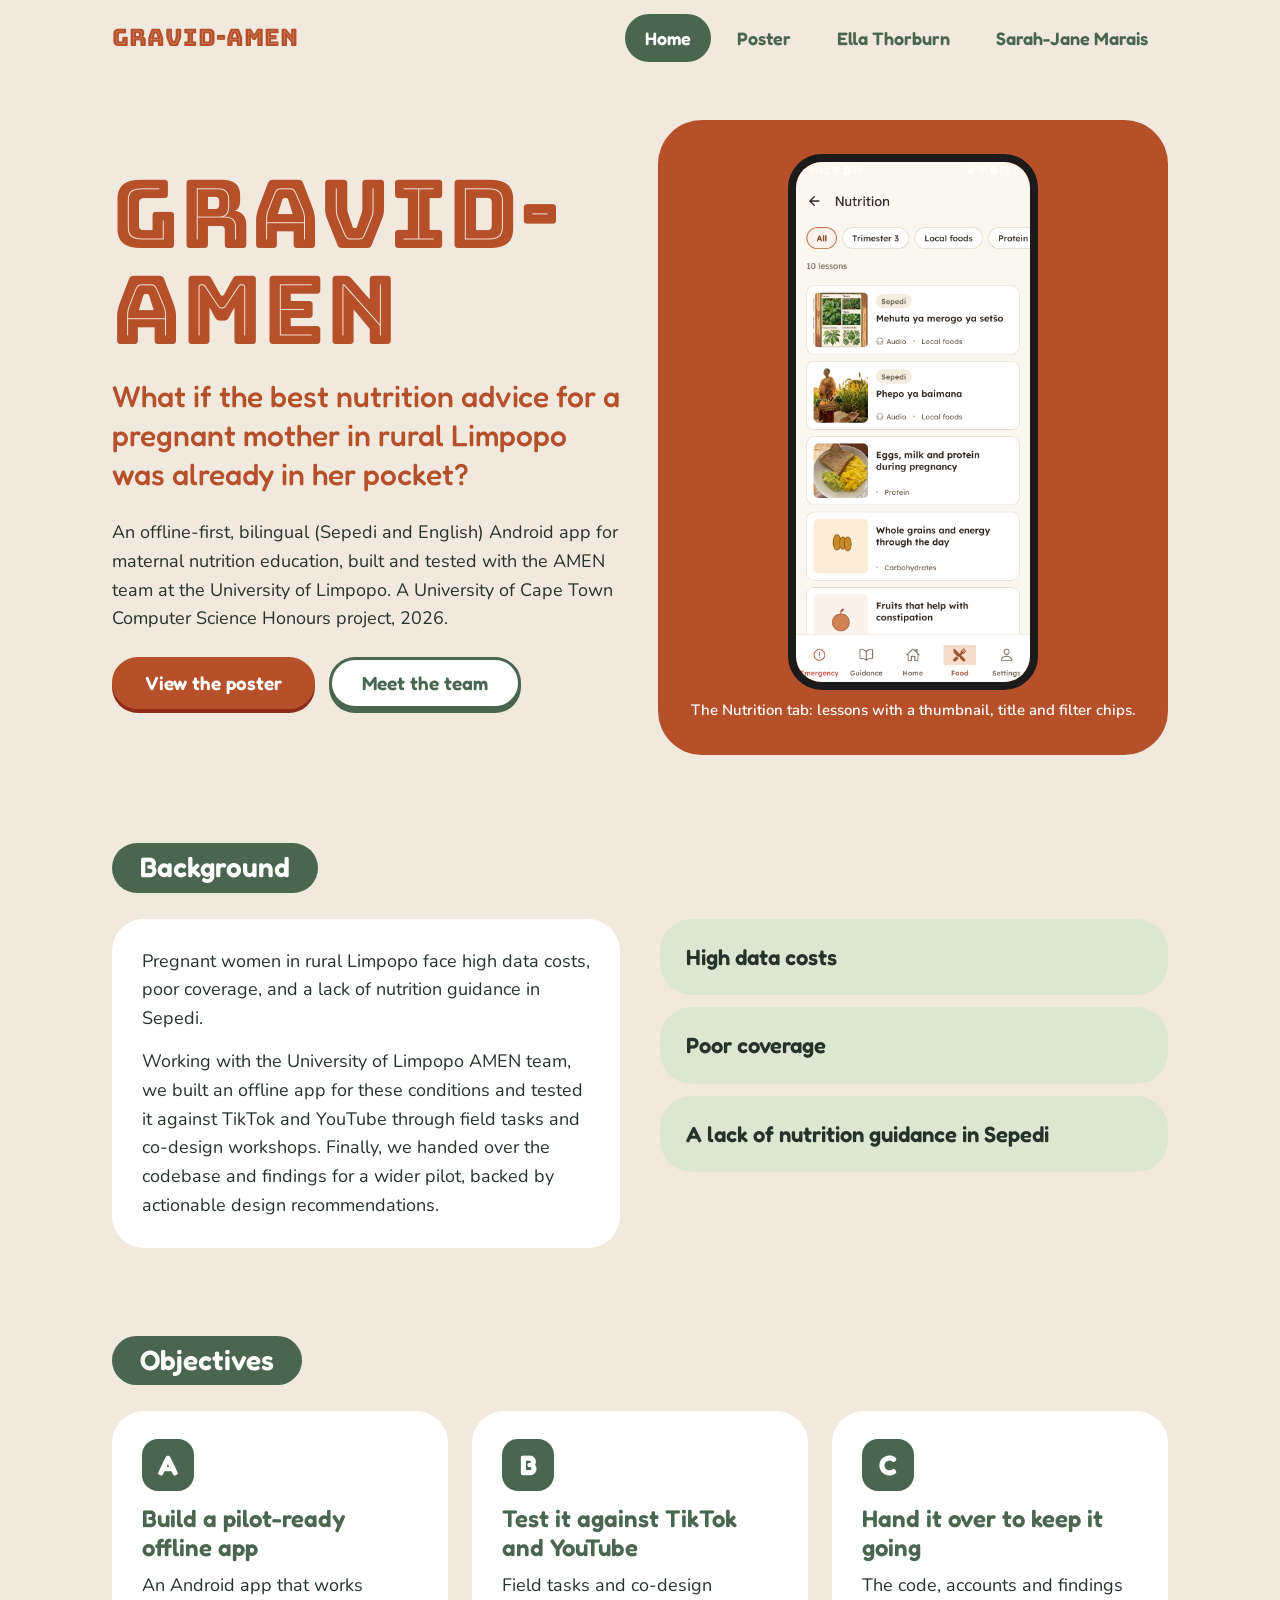
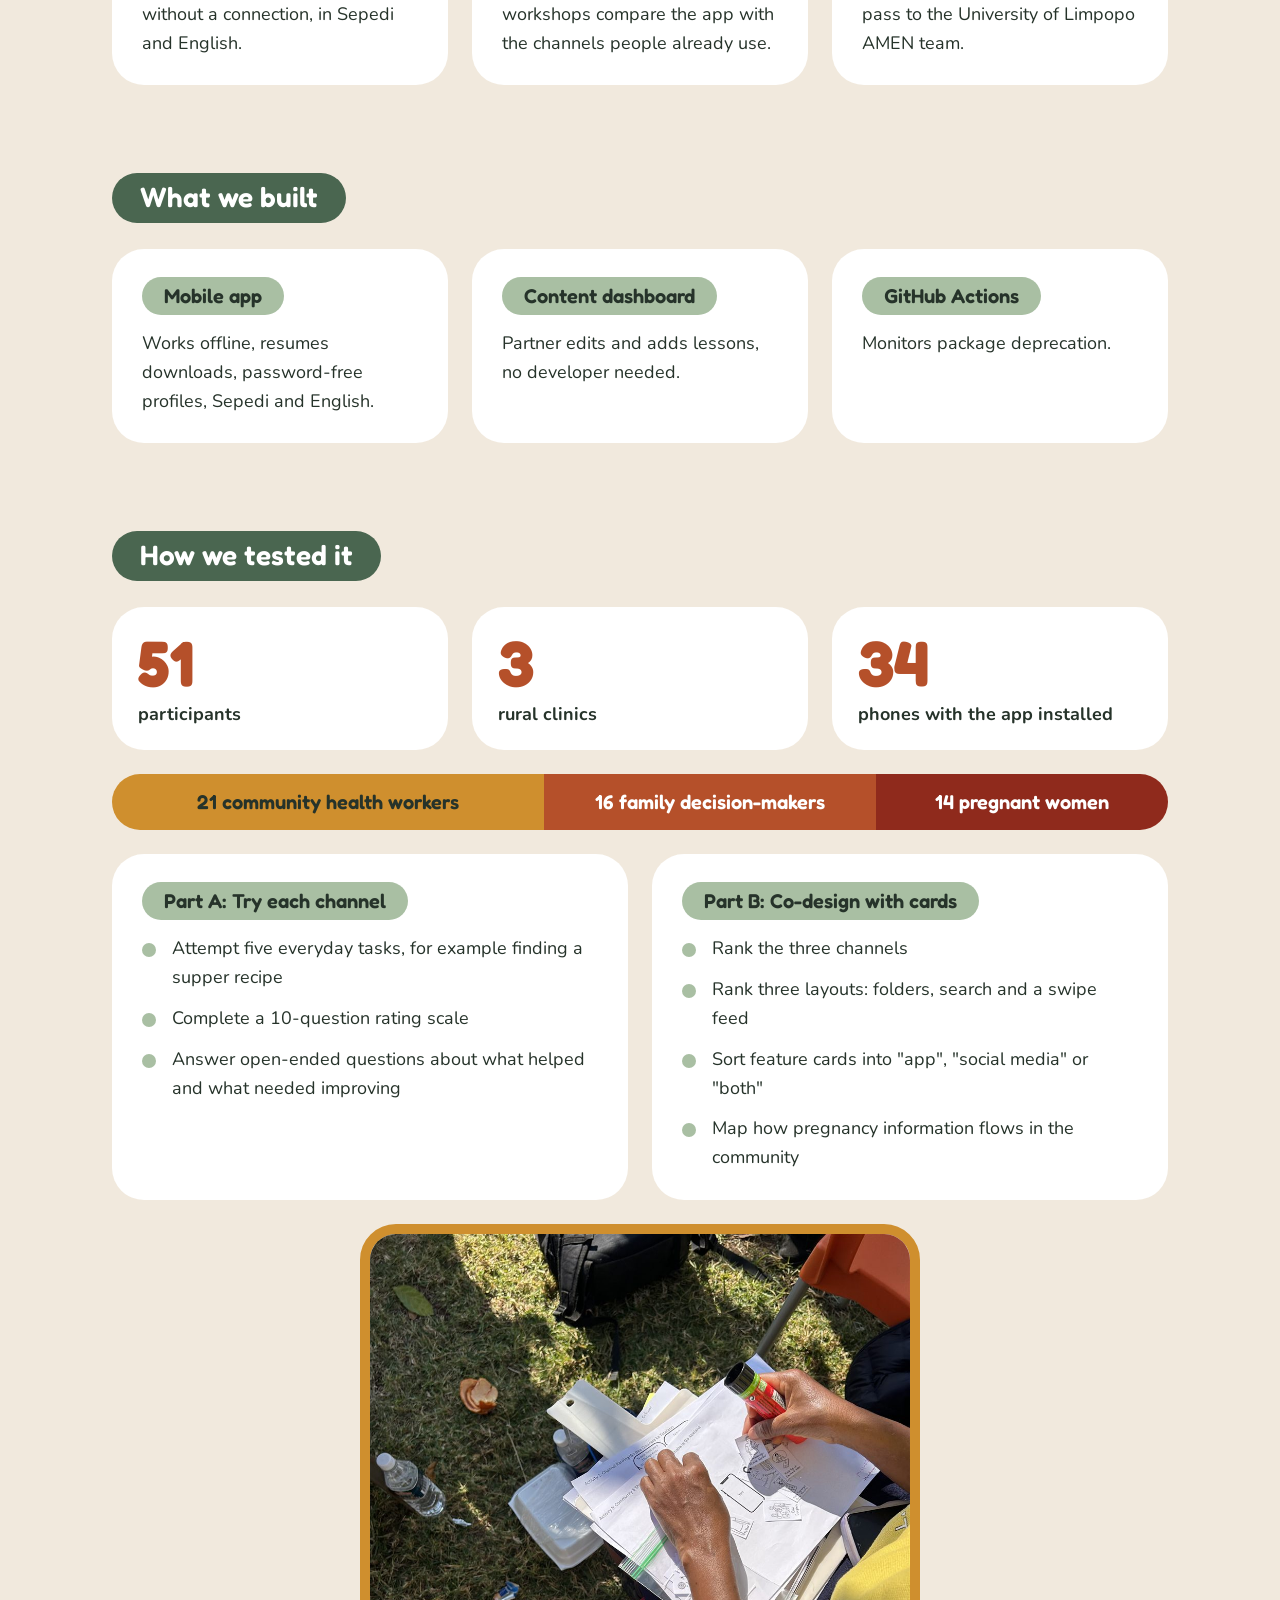
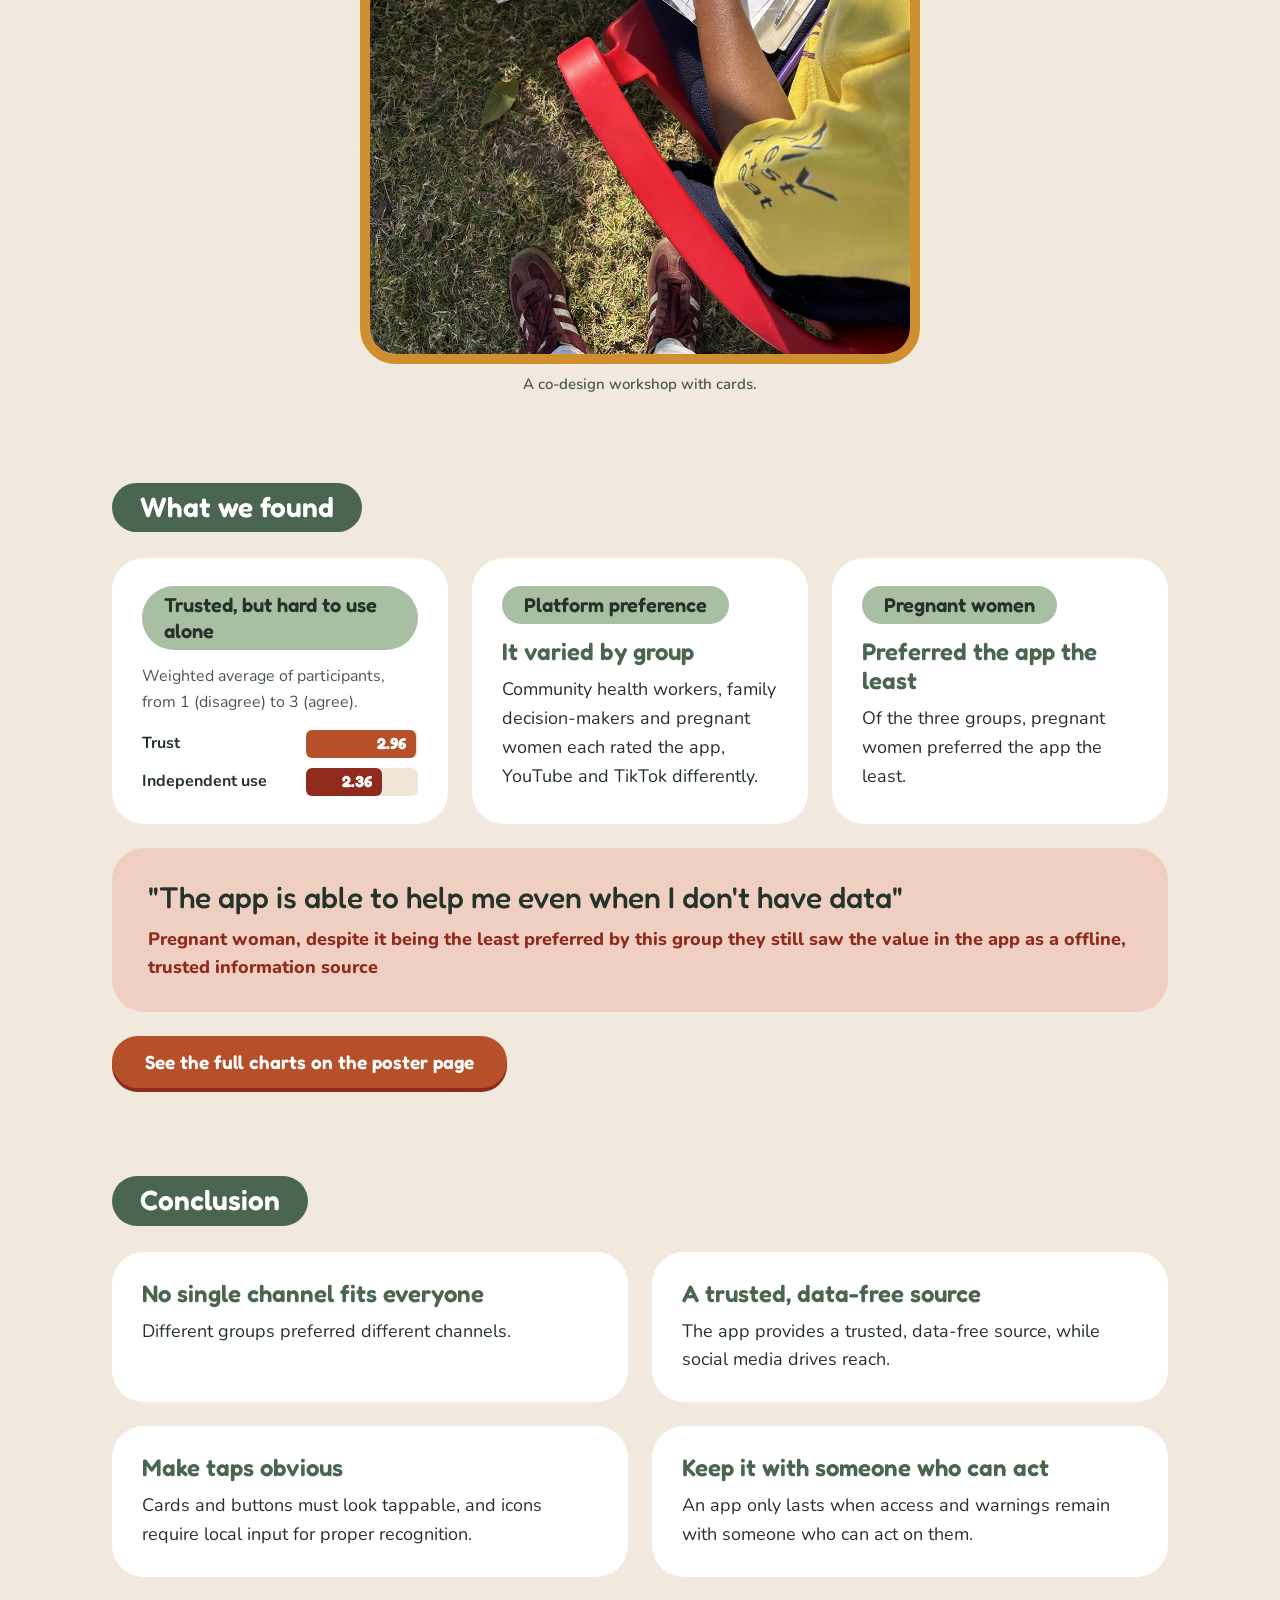
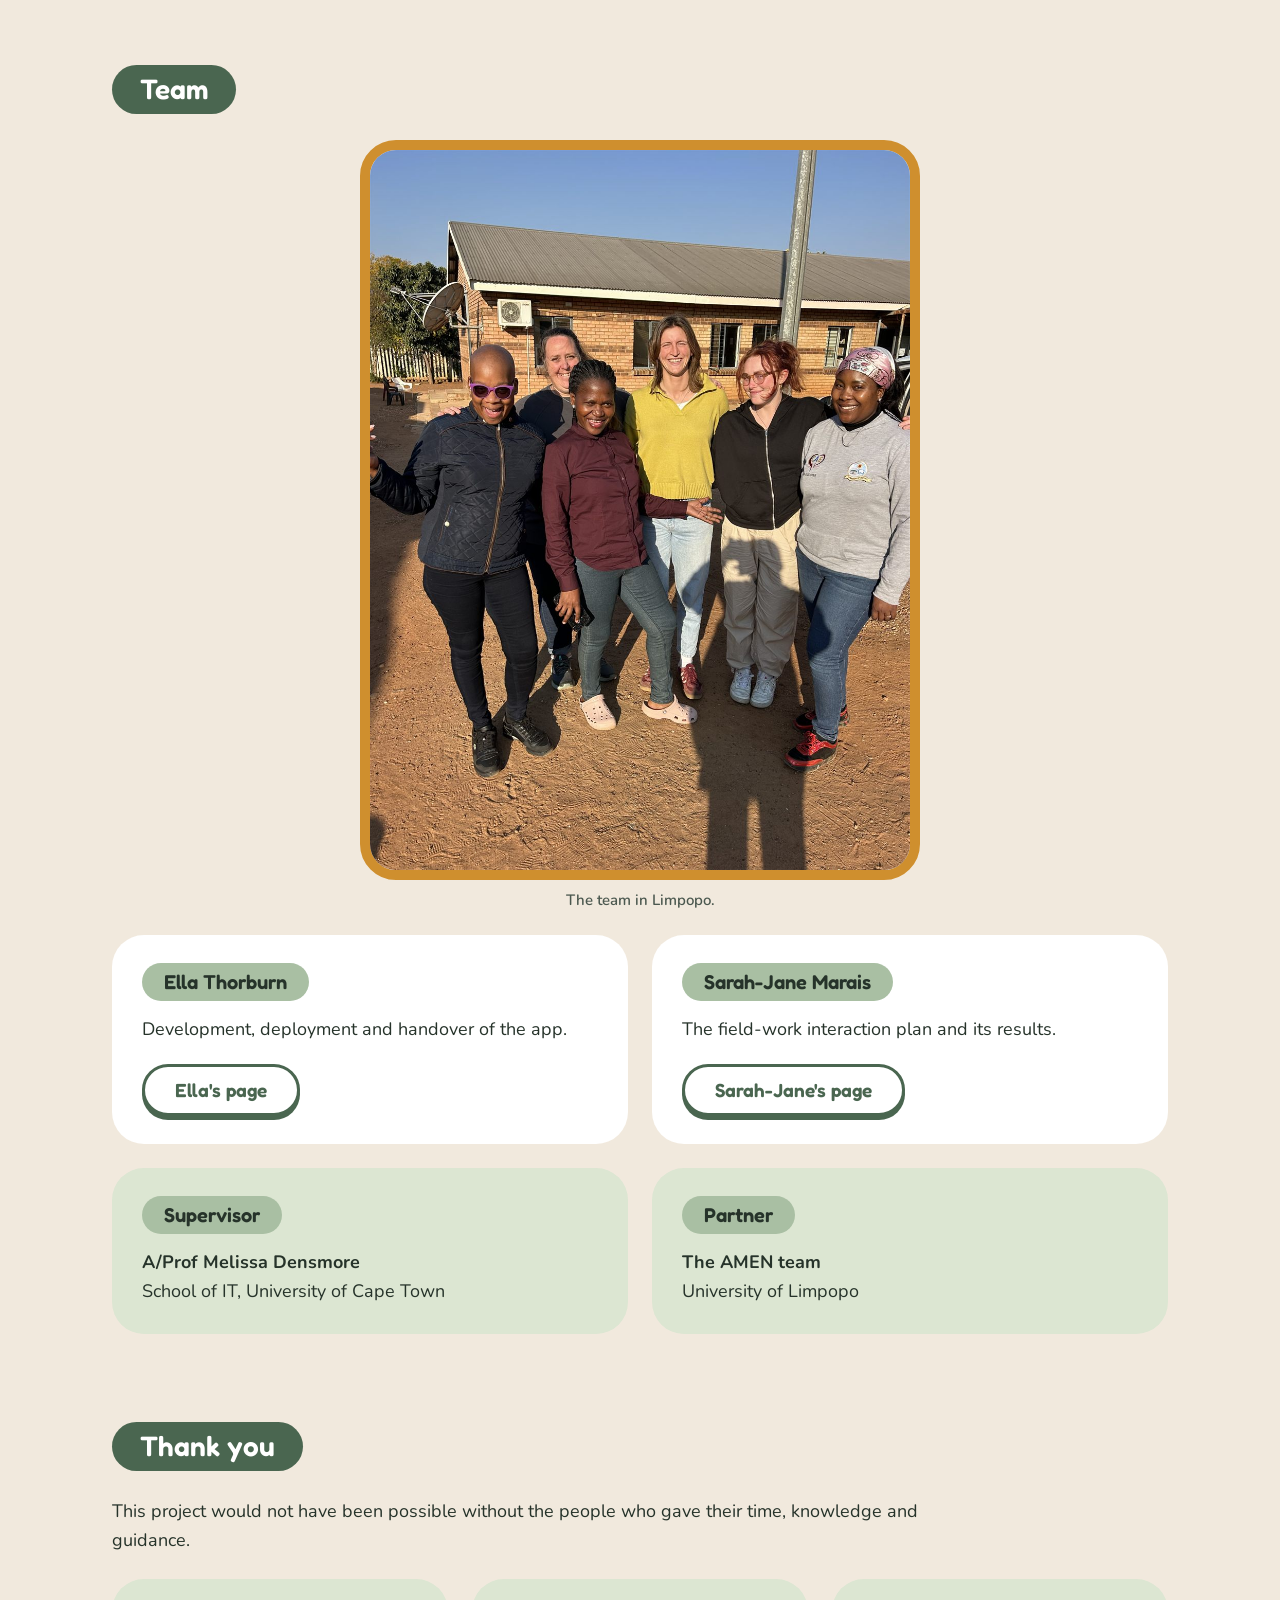
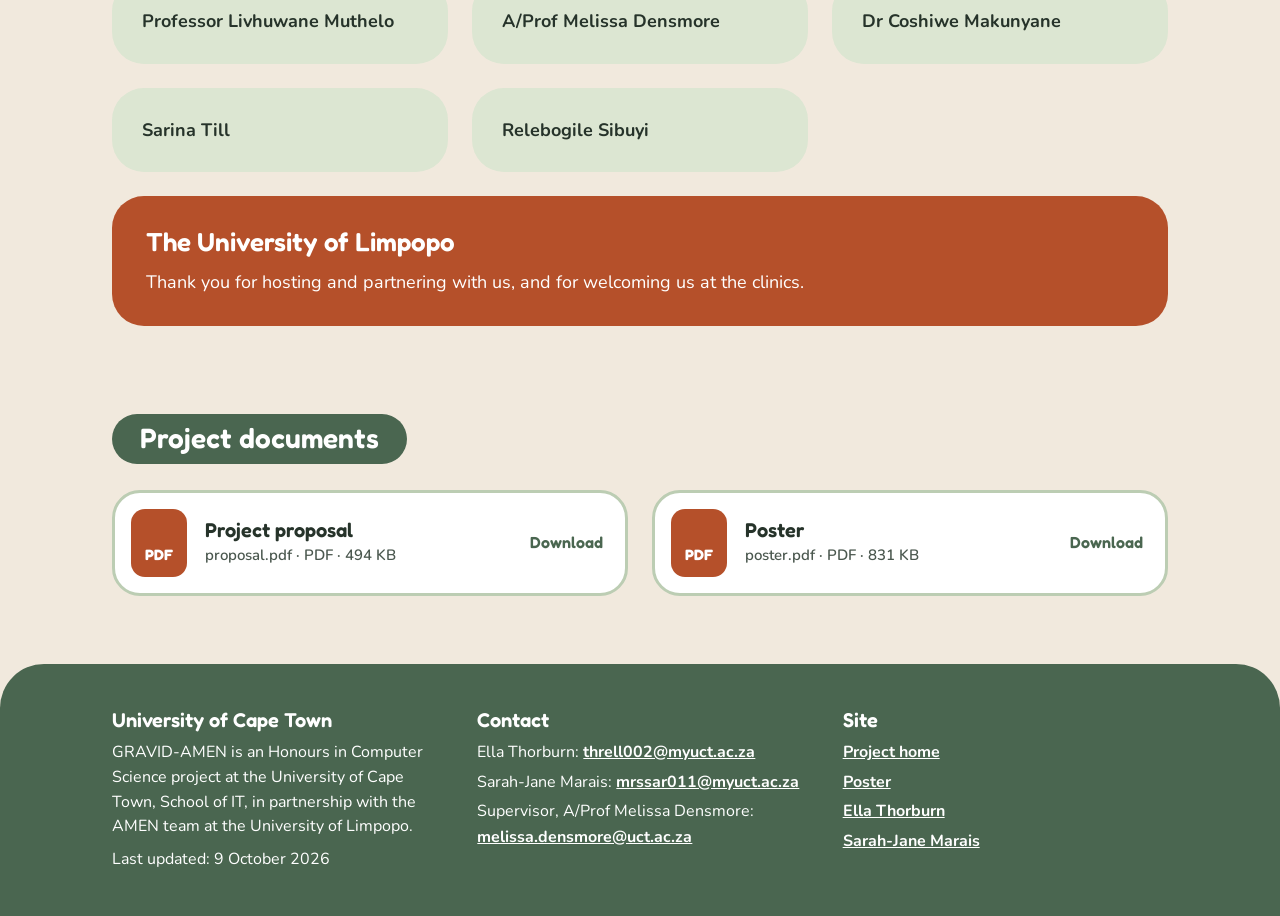
==== commit b6a673f6: "few wording fixes" ====
--- a/index.html
+++ b/index.html
@@ -160,7 +160,7 @@
 </div>
 <blockquote class="quote">
 <p>"The app is able to help me even when I don't have data"</p>
-<footer>Pregnant woman</footer>
+<footer>Pregnant woman, despite it being the least preferred by this group they still saw the value in the app as a offline, trusted information source</footer>
 </blockquote>
 <div class="row mt">
 <a class="btn primary" href="poster.html">See the full charts on the poster page</a>
